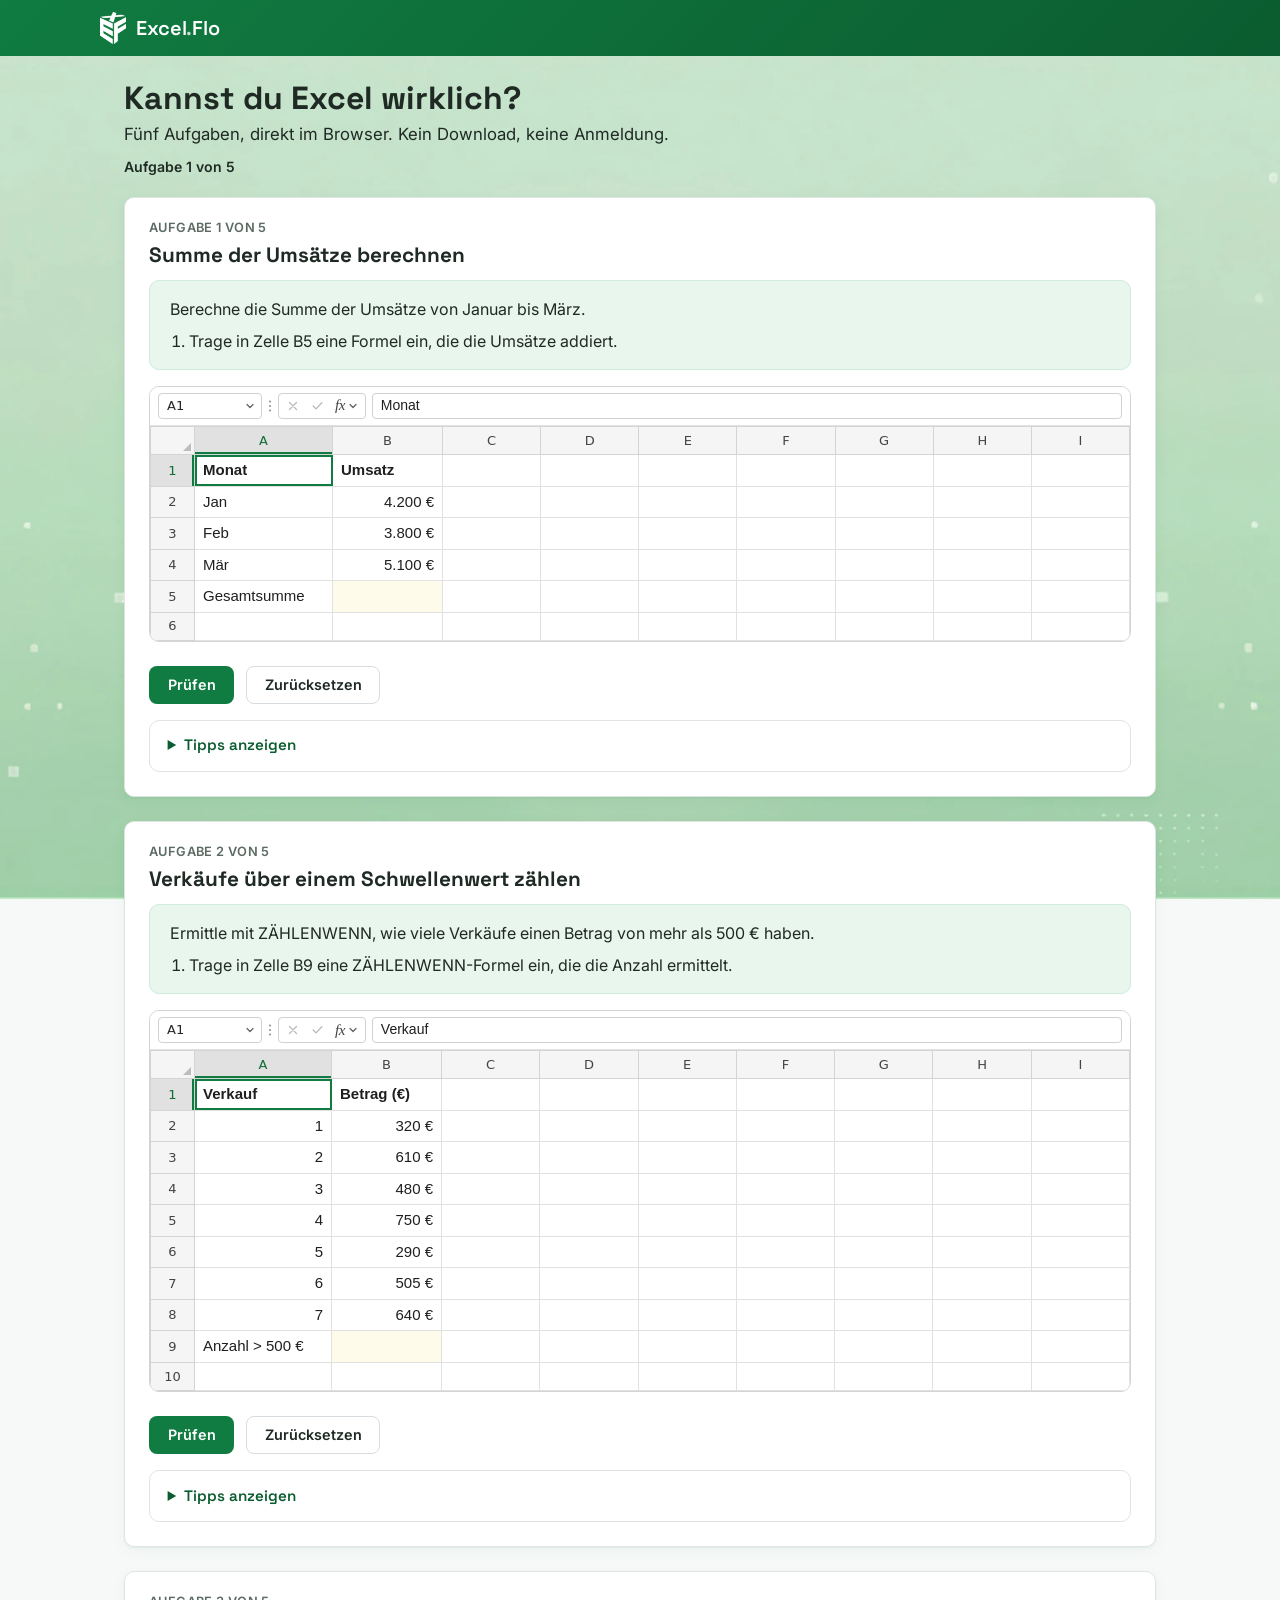
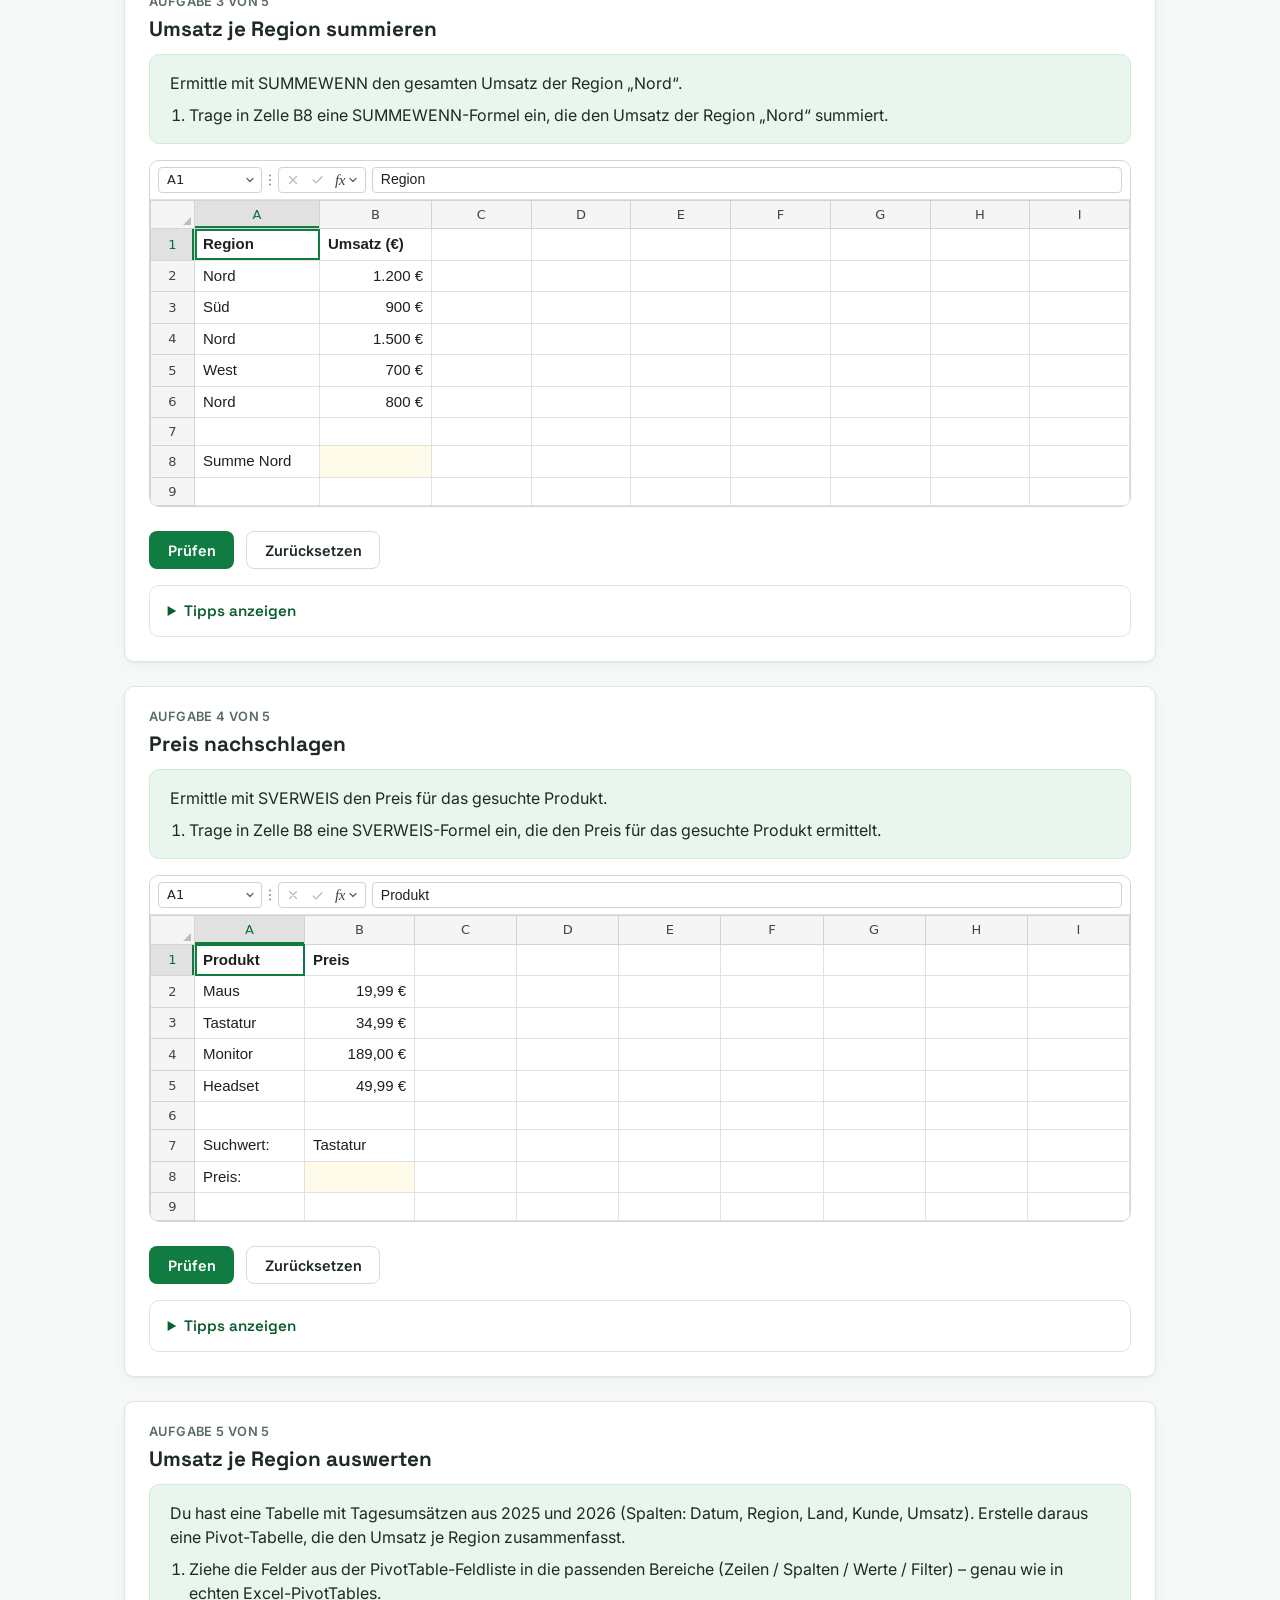
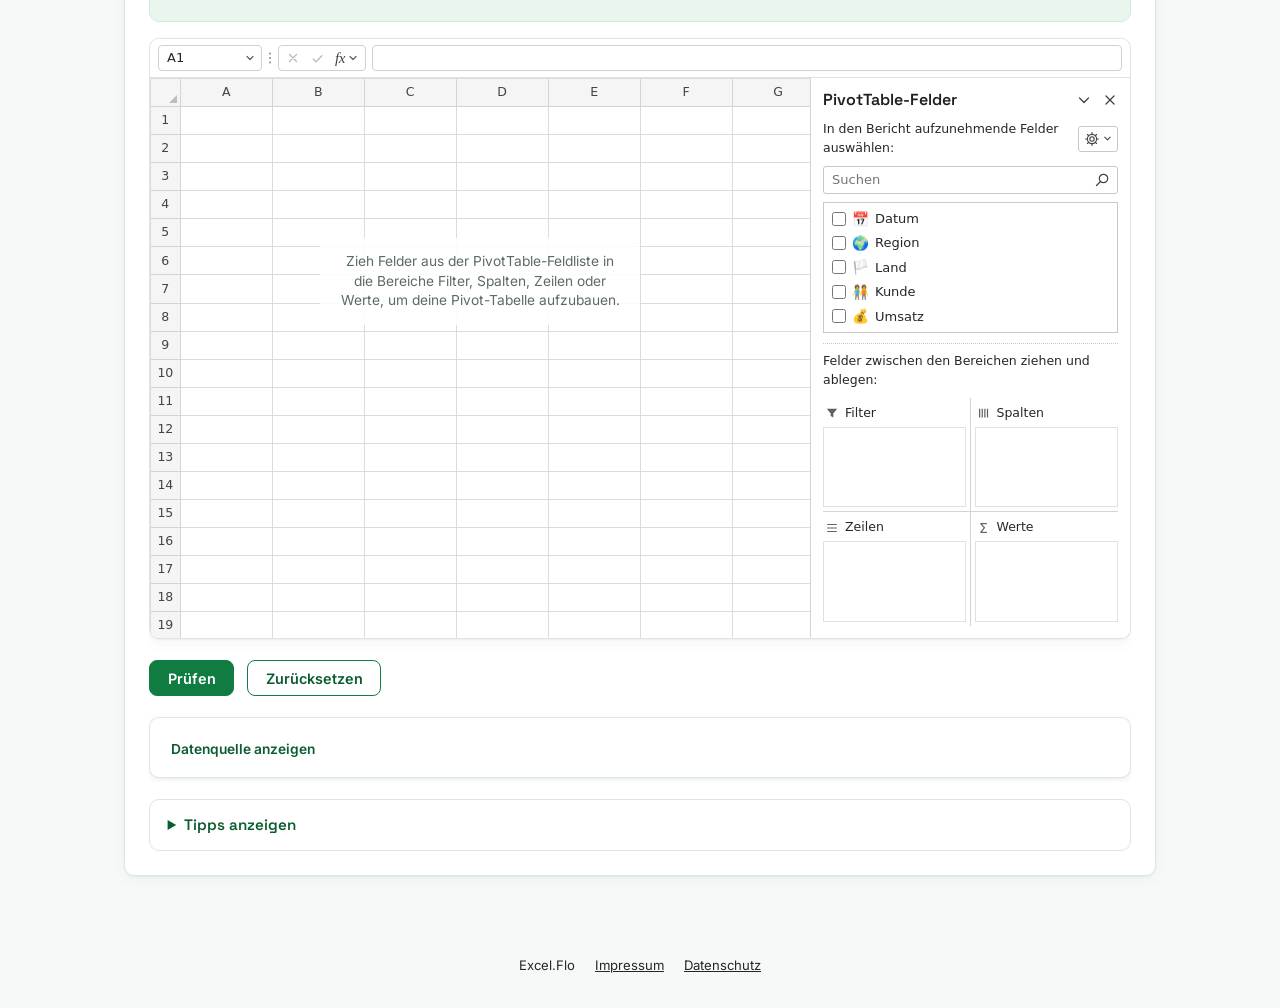
==== index.html @ a9535af2 "Texte: 6 Bonus-Übungen statt 7, Nutzen statt Menge betont Co-Authored-By: Claude Opus 5 <noreply@ant" ====
<!DOCTYPE html>
<html lang="de">
<head>
<meta charset="UTF-8">
<meta name="viewport" content="width=device-width, initial-scale=1.0">
<title>Kannst du Excel wirklich? – 5 kostenlose Excel-Übungen | Excel.Flo</title>
<meta name="description" content="Fünf interaktive Excel-Aufgaben direkt im Browser: SUMME, ZÄHLENWENN, SUMMEWENN, SVERWEIS und Pivot-Tabellen. Kein Download, keine Anmeldung.">
<!-- Adresse und Texte hier fest, weil Suchmaschinen und Link-Vorschauen (WhatsApp, LinkedIn,
     Facebook …) kein JavaScript ausführen. test/texte.test.js prüft den Abgleich mit
     daten/aufgaben.json (konfiguration.seitenUrl, texte.og…). -->
<link rel="canonical" href="https://florianbeil.github.io/Excel-Uebungen-kostenlos/">
<meta name="robots" content="index, follow">
<meta name="theme-color" content="#107C41">
<meta property="og:type" content="website">
<meta property="og:locale" content="de_DE">
<meta property="og:site_name" content="Excel.Flo">
<meta property="og:url" content="https://florianbeil.github.io/Excel-Uebungen-kostenlos/">
<meta property="og:title" content="Kannst du Excel wirklich? 5 Aufgaben zum Ausprobieren">
<meta property="og:description" content="Interaktive Excel-Übungen direkt im Browser – von SUMME bis Pivot-Tabelle. Kein Download, keine Anmeldung.">
<meta property="og:image" content="https://florianbeil.github.io/Excel-Uebungen-kostenlos/assets/og-bild.jpg">
<meta property="og:image:type" content="image/jpeg">
<meta property="og:image:width" content="1200">
<meta property="og:image:height" content="630">
<meta property="og:image:alt" content="Excel.Flo: Kannst du Excel wirklich? Fünf Excel-Aufgaben direkt im Browser, kein Download, keine Anmeldung.">
<meta name="twitter:card" content="summary_large_image">
<meta name="twitter:title" content="Kannst du Excel wirklich? 5 Aufgaben zum Ausprobieren">
<meta name="twitter:description" content="Interaktive Excel-Übungen direkt im Browser – von SUMME bis Pivot-Tabelle. Kein Download, keine Anmeldung.">
<meta name="twitter:image" content="https://florianbeil.github.io/Excel-Uebungen-kostenlos/assets/og-bild.jpg">
<meta name="twitter:image:alt" content="Excel.Flo: Kannst du Excel wirklich? Fünf Excel-Aufgaben direkt im Browser, kein Download, keine Anmeldung.">
<link rel="icon" type="image/svg+xml" href="assets/geteilt/img/logo.svg">
<link rel="preconnect" href="https://fonts.googleapis.com">
<link rel="preconnect" href="https://fonts.gstatic.com" crossorigin>
<link href="https://fonts.googleapis.com/css2?family=Space+Grotesk:wght@500;600;700&family=Inter:wght@400;500;600&family=JetBrains+Mono:wght@400;500&display=swap" rel="stylesheet">
<link rel="stylesheet" href="assets/geteilt/engine.css?v=2">
<link rel="stylesheet" href="assets/seite/seite.css?v=5">
</head>
<body class="frei-seite">

<a class="frei-skiplink" href="#aufgabe-1">Direkt zu Aufgabe 1</a>

<header class="site-header">
  <div class="site-header__inner">
    <div class="brand">
      <span class="brand__icon"><img src="assets/geteilt/img/logo-white.webp" alt="" width="36" height="36"></span>
      <span class="brand__wordmark">Excel<span class="dot">.</span>Flo</span>
    </div>
  </div>
</header>

<main id="inhalt">
  <!-- Überschrift und Einleitung stehen zusätzlich in daten/aufgaben.json (texte);
       test/texte.test.js prüft, dass beide übereinstimmen. Hier fest im HTML, damit
       sie sofort und auch ohne JavaScript (Suchmaschinen, Link-Vorschauen) da sind. -->
  <section class="frei-start" aria-labelledby="seiten-titel">
    <h1 id="seiten-titel">Kannst du Excel wirklich?</h1>
    <p class="frei-start__text">Fünf Aufgaben, direkt im Browser. Kein Download, keine Anmeldung.</p>
    <p class="frei-start__fortschritt" id="fortschritt" aria-live="polite"></p>
  </section>

  <!-- Nur auf Smartphones/Tablets sichtbar (CSS), kein Popup, keine Sperre -->
  <aside class="frei-mobil" aria-label="Hinweis für Smartphones">
    <p id="mobil-hinweis">Diese Übungen lassen sich am Computer deutlich angenehmer lösen.</p>
    <div id="mobil-formular"></div>
  </aside>

  <div class="frei-aufgaben" id="aufgaben">
    <p class="frei-laden">Aufgaben werden geladen …</p>
  </div>

  <noscript>
    <p class="frei-laden">Die Übungen brauchen JavaScript. Bitte aktiviere es in deinem Browser.</p>
  </noscript>
</main>

<footer class="site-footer frei-footer">
  <span>Excel.Flo</span>
  <a id="link-impressum" href="#" hidden>Impressum</a>
  <a id="link-datenschutz" href="#" hidden>Datenschutz</a>
</footer>

<script src="assets/geteilt/formula-engine.js?v=1" defer></script>
<script src="assets/geteilt/engine.js?v=3" defer></script>
<script src="assets/geteilt/tracking.js?v=1" defer></script>
<script src="assets/seite/logik.js?v=3" defer></script>
<script src="assets/seite/seite.js?v=8" defer></script>
</body>
</html>
---- assets/geteilt/engine.css ----
/* Excel.Flo – gemeinsames Design-System für Übersicht & Übungen */

:root {
  --excel-green: #107C41;
  --excel-green-dark: #0B5C30;
  --excel-green-tint: #E9F6EE;
  --grid-gray: #D7DCE1;
  --header-gray: #F2F4F6;
  --error-red: #D92D20;
  --success-green: #15803D;

  --text-primary: #1F2A24;
  --text-muted: #5B6B63;
  --border-color: #E1E5E2;
  --surface: #FFFFFF;
  --page-bg: #F7F9F8;

  --font-heading: "Space Grotesk", sans-serif;
  --font-body: "Inter", sans-serif;
  --font-mono: "JetBrains Mono", monospace;
  --font-excel: "Aptos Narrow", Aptos, Calibri, "Segoe UI", Arial, sans-serif;
  --font-excel-ui: "Segoe UI", "Segoe UI Variable", system-ui, -apple-system, Arial, sans-serif;

  --radius: 10px;
  --shadow-card: 0 1px 2px rgba(16, 124, 65, 0.06), 0 4px 14px rgba(16, 124, 65, 0.06);
}

* {
  box-sizing: border-box;
}

html, body {
  margin: 0;
  padding: 0;
}

body {
  font-family: var(--font-body);
  background-color: var(--page-bg);
  background-image: url("img/bg-green.webp");
  background-size: cover;
  background-position: center top;
  background-repeat: no-repeat;
  background-attachment: fixed;
  color: var(--text-primary);
  line-height: 1.5;
  -webkit-font-smoothing: antialiased;
}

a {
  color: inherit;
}

h1, h2, h3, h4 {
  font-family: var(--font-heading);
  margin: 0;
  color: var(--text-primary);
}

/* ---------- Kopfbereich ---------- */

.site-header {
  background: linear-gradient(135deg, var(--excel-green) 0%, var(--excel-green-dark) 100%);
  color: #fff;
  padding: 1.1rem 1.5rem;
}

.site-header__inner {
  max-width: 1080px;
  margin: 0 auto;
  display: flex;
  align-items: center;
  justify-content: space-between;
  gap: 1rem;
}

.brand {
  display: flex;
  align-items: center;
  gap: 0.65rem;
  text-decoration: none;
  color: #fff;
}

.brand__icon {
  width: 26px;
  height: 32px;
  display: block;
  flex-shrink: 0;
}

.brand__icon img,
.brand__icon svg {
  width: 100%;
  height: 100%;
  display: block;
  object-fit: contain;
}

.brand__wordmark {
  font-family: var(--font-heading);
  font-weight: 600;
  font-size: 1.25rem;
  letter-spacing: -0.01em;
}

.brand__wordmark .dot {
  opacity: 0.75;
}

.site-header__back {
  font-family: var(--font-body);
  font-size: 0.9rem;
  text-decoration: none;
  color: #fff;
  opacity: 0.9;
  display: inline-flex;
  align-items: center;
  gap: 0.35rem;
  padding: 0.4rem 0.75rem;
  border-radius: 999px;
  background: rgba(255, 255, 255, 0.14);
  transition: background 0.15s ease;
}

.site-header__back:hover {
  background: rgba(255, 255, 255, 0.24);
}

/* ---------- Layout ---------- */

main {
  max-width: 1080px;
  margin: 0 auto;
  padding: 2.25rem 1.5rem 4rem;
}

.page-intro {
  margin-bottom: 2rem;
}

.page-intro h1 {
  font-size: 1.75rem;
  margin-bottom: 0.5rem;
}

.page-intro p {
  color: var(--text-muted);
  max-width: 620px;
}

/* ---------- Übersichts-Karten ---------- */

.exercise-grid {
  display: grid;
  grid-template-columns: repeat(auto-fill, minmax(260px, 1fr));
  gap: 1.1rem;
}

.exercise-card {
  background: var(--surface);
  border: 1px solid var(--border-color);
  border-radius: var(--radius);
  padding: 1.25rem;
  display: flex;
  flex-direction: column;
  gap: 0.75rem;
  text-decoration: none;
  color: inherit;
  box-shadow: var(--shadow-card);
  transition: transform 0.12s ease, box-shadow 0.12s ease, border-color 0.12s ease;
}

.exercise-card:hover {
  transform: translateY(-2px);
  border-color: var(--excel-green);
  box-shadow: 0 6px 20px rgba(16, 124, 65, 0.14);
}

.exercise-card__badges {
  display: flex;
  gap: 0.4rem;
  flex-wrap: wrap;
}

.badge {
  display: inline-flex;
  align-items: center;
  font-family: var(--font-mono);
  font-size: 0.72rem;
  font-weight: 600;
  letter-spacing: 0.03em;
  padding: 0.22rem 0.55rem;
  border-radius: 999px;
  text-transform: uppercase;
}

.badge--category {
  background: var(--excel-green-tint);
  color: var(--excel-green-dark);
}

.exercise-card h3 {
  font-size: 1.05rem;
}

.exercise-card p {
  margin: 0;
  color: var(--text-muted);
  font-size: 0.9rem;
  flex-grow: 1;
}

.exercise-card__cta {
  font-family: var(--font-body);
  font-weight: 600;
  font-size: 0.88rem;
  color: var(--excel-green);
}

.exercise-grid__empty {
  color: var(--text-muted);
  font-style: italic;
}

.badge--done {
  background: #E9F6EE;
  color: var(--success-green);
}

.badge--level {
  background: var(--header-gray);
  color: var(--text-muted);
}

.exercise-card.is-done {
  border-color: #BFE8CE;
}

/* ---------- Level-Tabs & Stufen-Banner ---------- */

.level-bar {
  display: flex;
  align-items: center;
  justify-content: space-between;
  flex-wrap: wrap;
  gap: 0.6rem;
  margin-bottom: 1.25rem;
}

.level-tabs {
  display: flex;
  gap: 0.5rem;
  flex-wrap: wrap;
}

.level-tab {
  font-family: var(--font-body);
  font-weight: 600;
  font-size: 0.9rem;
  display: inline-flex;
  align-items: center;
  gap: 0.4rem;
  padding: 0.55rem 1rem;
  border-radius: 999px;
  border: 1.5px solid var(--border-color);
  background: var(--surface);
  color: var(--text-muted);
  cursor: pointer;
  transition: border-color 0.12s ease, color 0.12s ease, background 0.12s ease;
}

.level-tab:hover {
  border-color: var(--excel-green);
  color: var(--excel-green-dark);
}

.level-tab.is-active {
  background: var(--excel-green);
  border-color: var(--excel-green);
  color: #fff;
}

.level-tab__count {
  font-family: var(--font-mono);
  font-size: 0.75rem;
  opacity: 0.85;
}

.level-reset__btn {
  font-family: var(--font-body);
  font-weight: 600;
  font-size: 0.8rem;
  display: inline-flex;
  align-items: center;
  gap: 0.35rem;
  padding: 0.5rem 0.9rem;
  border-radius: 999px;
  border: 1.5px solid var(--border-color);
  background: var(--surface);
  color: var(--text-muted);
  cursor: pointer;
  transition: border-color 0.12s ease, color 0.12s ease, background 0.12s ease;
}

.level-reset__btn:hover {
  border-color: var(--error-red);
  color: var(--error-red);
  background: #FDF2F1;
}

.stage-banner {
  display: none;
  margin-bottom: 1.25rem;
}

.stage-banner.is-visible {
  display: block;
}

.stage-banner p {
  margin: 0;
  background: var(--excel-green-tint);
  border: 1px solid #CFEBDB;
  border-radius: var(--radius);
  padding: 0.85rem 1.1rem;
  color: var(--excel-green-dark);
  font-weight: 600;
}

/* ---------- Übungs-Seite ---------- */

.exercise-header {
  margin-bottom: 1.75rem;
}

.exercise-header__badges {
  display: flex;
  gap: 0.4rem;
  margin-bottom: 0.75rem;
}

.exercise-header h1 {
  font-size: 1.6rem;
  margin-bottom: 0.6rem;
}

.exercise-task {
  background: var(--excel-green-tint);
  border: 1px solid #CFEBDB;
  border-radius: var(--radius);
  padding: 1rem 1.25rem;
  margin-bottom: 1.75rem;
}

.exercise-task__intro {
  margin: 0 0 0.5rem;
  color: var(--text-primary);
}

.exercise-task__steps {
  margin: 0;
  padding-left: 1.2rem;
  color: var(--text-primary);
}

.exercise-task__steps li {
  margin-bottom: 0.3rem;
}

.exercise-task__steps li:last-child {
  margin-bottom: 0;
}

/* ---------- Tabellen-Grid ---------- */

.sheet-wrap {
  position: relative;
  border: 1px solid #D4D4D4;
  border-radius: 10px;
  background: var(--surface);
  margin-bottom: 1.5rem;
}

/* overflow clippt die Tabelle an den abgerundeten unteren Ecken */
.sheet-scroll {
  overflow-x: auto;
  border-radius: 0 0 9px 9px;
}

/* Funktions-QuickInfo wie in Excel: weiß, feiner grauer Rahmen, aktuelles Argument fett */
.formula-hint {
  display: none;
  position: absolute;
  z-index: 10;
  background: #FFFFFF;
  color: #262626;
  border: 1px solid #C8C8C8;
  font-family: var(--font-excel-ui);
  font-size: 12px;
  padding: 3px 7px;
  border-radius: 2px;
  white-space: nowrap;
  box-shadow: 0 2px 6px rgba(0, 0, 0, 0.14);
}

.formula-hint.is-visible {
  display: block;
}

.formula-hint .tok-func {
  color: #0F6CBD;
  font-weight: 400;
  text-decoration: underline;
}

.formula-hint .is-active {
  color: inherit;
  font-weight: 700;
  text-decoration: none;
}

/* Spaltenbreiten setzt engine.js: Datenspalten nach Inhalt, leere Spalten füllen die volle Breite */
table.sheet {
  border-collapse: collapse;
  table-layout: fixed;
  width: 100%;
  font-family: var(--font-excel);
  font-size: 15px; /* = CELL_FONT_SIZE in engine.js */
  color: #1F1F1F;
}

table.sheet th,
table.sheet td {
  border: 1px solid #E1E1E1;
  padding: 4px 8px;
  height: 28px;
  text-align: left;
  white-space: nowrap;
}

/* Spalten- und Zeilenköpfe wie in Excel 365: hellgrau, Segoe UI, aktive Kopfzelle mit grüner Kante */
table.sheet thead th,
table.sheet .row-head {
  background: #F5F5F5;
  border-color: #D4D4D4;
  color: #444;
  font-family: var(--font-excel-ui);
  font-size: 13px;
  font-weight: 400;
  text-align: center;
  transition: background 0.1s ease, color 0.1s ease;
}

table.sheet thead th {
  position: sticky;
  top: 0;
}

table.sheet .row-head {
  width: 34px;
  min-width: 34px;
  padding: 3px 4px;
}

table.sheet thead th.is-active {
  background: #E1E1E1;
  color: #0E6B37;
  box-shadow: inset 0 -2px 0 var(--excel-green);
}

table.sheet .row-head.is-active {
  background: #E1E1E1;
  color: #0E6B37;
  box-shadow: inset -2px 0 0 var(--excel-green);
}

/* Das kleine graue Dreieck in der linken oberen Ecke ("Alles auswählen") */
table.sheet thead th.row-head::after {
  content: "";
  position: absolute;
  right: 3px;
  bottom: 3px;
  border-style: solid;
  border-width: 0 0 8px 8px;
  border-color: transparent transparent #BDBDBD transparent;
}

td.cell--header {
  font-weight: 700;
}

table.sheet td.cell--num {
  text-align: right;
}

td.cell--empty {
  background: var(--surface);
}

td[data-ref] {
  cursor: cell;
  position: relative;
}

td.is-selected {
  outline: 2px solid var(--excel-green);
  outline-offset: -2px;
  z-index: 2;
}

td.is-range-selected {
  background: rgba(16, 124, 65, 0.12);
  outline: 1px solid rgba(16, 124, 65, 0.35);
  outline-offset: -1px;
  z-index: 1;
}

td.is-fill-preview {
  outline: 2px dashed var(--excel-green);
  outline-offset: -2px;
  z-index: 1;
}

td.cell--input {
  background: #FFFBEA;
}

.cell-editable {
  min-height: 1.2em;
  white-space: pre;
  outline: none;
  font-family: inherit;
  font-size: inherit;
  color: #1F1F1F;
}

/* Beim Tippen läuft eine lange Formel wie in Excel über die Nachbarzellen hinaus, statt die Spalte zu verbreitern */
.cell-editable[contenteditable="true"] {
  caret-color: var(--excel-green-dark);
  cursor: text;
  position: relative;
  z-index: 3;
  width: max-content;
  min-width: 100%;
  padding-right: 4px;
  background: #FFFBEA;
}

/* iOS zoomt beim Fokussieren in Eingaben unter 16px – beim Tippen per Touch daher 16px */
@media (pointer: coarse) {
  .cell-editable[contenteditable="true"] {
    font-size: 16px;
  }
}

.is-copied {
  position: relative;
}

.is-copied::after {
  content: "";
  position: absolute;
  inset: 1px;
  border: 2px dashed var(--excel-green-dark);
  pointer-events: none;
  z-index: 4;
}

.tok-func {
  color: var(--excel-green-dark);
  font-weight: 700;
}

.tok-number {
  color: #b06000;
}

.fill-handle {
  display: none;
  position: absolute;
  right: -4px;
  bottom: -4px;
  width: 7px;
  height: 7px;
  background: var(--excel-green);
  border: 1px solid #fff;
  cursor: crosshair;
  z-index: 3;
}

td.cell--input.is-selected .fill-handle {
  display: block;
}

td.cell--input.is-correct {
  background: #F1FBF5;
}

td.cell--input.is-correct .cell-editable {
  color: var(--success-green);
}

td.cell--input.is-wrong {
  background: #FEF2F2;
}

td.cell--input.is-wrong .cell-editable {
  color: var(--error-red);
}

/* ---------- Namenfeld & Bearbeitungsleiste (Excel 365) ---------- */

.sheet-toolbar {
  display: flex;
  align-items: center;
  gap: 6px;
  padding: 6px 8px;
  background: #FFFFFF;
  border-bottom: 1px solid #E1E1E1;
  border-radius: 9px 9px 0 0;
  font-family: var(--font-excel-ui);
  font-size: 13px;
  color: #262626;
}

.sheet-toolbar__namebox,
.sheet-toolbar__functions,
.sheet-toolbar__formula {
  display: flex;
  align-items: center;
  height: 26px;
  border: 1px solid #D1D1D1;
  border-radius: 4px;
  background: #FFFFFF;
}

.sheet-toolbar__namebox {
  flex: 0 0 auto;
  justify-content: space-between;
  gap: 6px;
  width: 104px;
  padding: 0 6px 0 8px;
}

.sheet-toolbar__nameref {
  overflow: hidden;
  text-overflow: ellipsis;
  white-space: nowrap;
}

.sheet-toolbar__namebox svg,
.sheet-toolbar__fx svg {
  flex: 0 0 auto;
  color: #616161;
}

.sheet-toolbar__grip {
  display: flex;
  align-items: center;
  color: #8A8A8A;
}

.sheet-toolbar__functions {
  flex: 0 0 auto;
  gap: 2px;
  padding: 0 3px;
}

/* ✕ und ✓ sind wie in Excel ausgegraut, solange keine Eingabe läuft */
.sheet-toolbar__icon {
  display: inline-flex;
  align-items: center;
  justify-content: center;
  width: 22px;
  height: 20px;
  padding: 0;
  border: none;
  border-radius: 3px;
  background: transparent;
  color: #B8B8B8;
  cursor: default;
}

.sheet-toolbar.is-editing .sheet-toolbar__icon {
  color: #424242;
  cursor: pointer;
}

.sheet-toolbar.is-editing .sheet-toolbar__icon:hover {
  background: #EBEBEB;
}

.sheet-toolbar__fx {
  display: inline-flex;
  align-items: center;
  gap: 3px;
  height: 20px;
  padding: 0 4px 0 5px;
  color: #424242;
}

.sheet-toolbar__fx i {
  font-family: "Cambria Math", Cambria, "Times New Roman", serif;
  font-size: 15px;
  letter-spacing: -0.5px;
}

.sheet-toolbar__formula {
  flex: 1 1 auto;
  min-width: 0;
  padding: 0 8px;
  overflow: hidden;
}

.sheet-toolbar__content {
  width: 100%;
  font-family: var(--font-excel);
  font-size: 14px;
  color: #1F1F1F;
  white-space: nowrap;
  overflow-x: auto;
  scrollbar-width: none;
}

.sheet-toolbar__content::-webkit-scrollbar {
  display: none;
}

@media (max-width: 520px) {
  .sheet-toolbar__namebox {
    width: 70px;
  }

  .sheet-toolbar__grip {
    display: none;
  }
}

/* ---------- Aktionsleiste & Feedback ---------- */

.exercise-actions {
  display: flex;
  align-items: center;
  gap: 0.75rem;
  flex-wrap: wrap;
  margin-bottom: 1rem;
}

.btn {
  font-family: var(--font-body);
  font-weight: 600;
  font-size: 0.9rem;
  border-radius: 8px;
  border: 1.5px solid transparent;
  padding: 0.6rem 1.1rem;
  cursor: pointer;
  transition: background 0.15s ease, border-color 0.15s ease, color 0.15s ease;
}

.btn--primary {
  background: var(--excel-green);
  color: #fff;
}

.btn--primary:hover {
  background: var(--excel-green-dark);
}

.btn--secondary {
  background: #fff;
  border-color: var(--grid-gray);
  color: var(--text-primary);
}

.btn--secondary:hover {
  border-color: var(--excel-green);
  color: var(--excel-green-dark);
}

.exercise-feedback {
  border-radius: var(--radius);
  padding: 0.8rem 1.1rem;
  font-size: 0.92rem;
  margin-bottom: 1.5rem;
  display: none;
}

.exercise-feedback.is-success {
  display: block;
  background: #F1FBF5;
  border: 1px solid #BFE8CE;
  color: var(--success-green);
}

.exercise-feedback.is-error {
  display: block;
  background: #FEF2F2;
  border: 1px solid #F6C6C6;
  color: var(--error-red);
}

.exercise-feedback p {
  margin: 0;
}

.exercise-feedback p + p {
  margin-top: 0.6rem;
}

.exercise-feedback.is-success .exercise-feedback__explanation {
  color: var(--text-primary);
}

.exercise-feedback__next a {
  margin-top: 0.2rem;
}

.exercise-hints {
  border: 1px solid var(--border-color);
  border-radius: var(--radius);
  background: var(--surface);
}

.exercise-hints summary {
  cursor: pointer;
  padding: 0.85rem 1.1rem;
  font-weight: 600;
  font-family: var(--font-heading);
  font-size: 0.95rem;
  color: var(--excel-green-dark);
}

.exercise-hints ol {
  margin: 0;
  padding: 0 1.1rem 1rem 2rem;
  color: var(--text-primary);
}

.exercise-hints li {
  margin-bottom: 0.4rem;
}

.exercise-solution {
  margin-top: 0.75rem;
  font-family: var(--font-mono);
  background: var(--header-gray);
  padding: 0.6rem 0.8rem;
  border-radius: 6px;
  display: none;
}

.exercise-solution.is-visible {
  display: block;
}

.exercise-hints__explanation {
  margin: 0.85rem 1.1rem 1rem;
  padding-top: 0.75rem;
  border-top: 1px solid var(--border-color);
  color: var(--text-muted);
  font-size: 0.88rem;
}

.site-footer {
  text-align: center;
  color: var(--text-muted);
  font-size: 0.82rem;
  padding: 2rem 1.5rem;
}

/* ---------- Erfolgs-Popup (beim richtigen Lösen einer Übung) ---------- */

.success-popup-overlay {
  position: absolute;
  display: flex;
  align-items: center;
  justify-content: center;
  background: rgba(15, 30, 22, 0.4);
  border-radius: var(--radius);
  z-index: 9999;
  cursor: pointer;
  animation: success-fade-in 0.2s ease-out;
}

.success-popup {
  position: relative;
  background: var(--surface);
  border-radius: 18px;
  padding: 2.1rem 2.5rem 2rem;
  text-align: center;
  max-width: 320px;
  box-shadow: 0 24px 60px rgba(11, 92, 48, 0.28);
  cursor: default;
  animation: success-pop-in 0.45s cubic-bezier(0.34, 1.56, 0.64, 1);
}

.success-popup__check-circle {
  stroke: var(--excel-green);
  stroke-width: 3;
  stroke-dasharray: 152;
  stroke-dashoffset: 152;
  animation: success-draw-circle 0.5s ease-out forwards;
}

.success-popup__check-mark {
  stroke: var(--excel-green);
  stroke-width: 4;
  stroke-linecap: round;
  stroke-linejoin: round;
  stroke-dasharray: 40;
  stroke-dashoffset: 40;
  animation: success-draw-check 0.35s 0.45s ease-out forwards;
}

.success-popup__title {
  font-family: var(--font-heading);
  font-size: 1.3rem;
  font-weight: 600;
  margin: 0.9rem 0 0.3rem;
  color: var(--text-primary);
}

.success-popup__subtitle {
  margin: 0;
  color: var(--text-muted);
  font-size: 0.9rem;
}

.success-popup__confetti {
  position: absolute;
  left: 50%;
  top: 38%;
  width: 8px;
  height: 8px;
  border-radius: 2px;
  opacity: 0;
  animation: success-confetti 0.9s ease-out forwards;
}

@keyframes success-fade-in {
  from { opacity: 0; }
  to { opacity: 1; }
}

@keyframes success-pop-in {
  0% { transform: scale(0.6); opacity: 0; }
  100% { transform: scale(1); opacity: 1; }
}

@keyframes success-draw-circle {
  to { stroke-dashoffset: 0; }
}

@keyframes success-draw-check {
  to { stroke-dashoffset: 0; }
}

@keyframes success-confetti {
  0% { transform: translate(0, 0) rotate(0deg); opacity: 1; }
  100% { transform: translate(var(--dx), var(--dy)) rotate(var(--rot)); opacity: 0; }
}

@media (prefers-reduced-motion: reduce) {
  .success-popup-overlay,
  .success-popup,
  .success-popup__check-circle,
  .success-popup__check-mark,
  .success-popup__confetti,
  .error-popup-overlay,
  .error-popup,
  .error-popup__icon-circle,
  .error-popup__icon-cross {
    animation-duration: 0.01ms !important;
    animation-iteration-count: 1 !important;
  }
}

/* ---------- Fehler-Popup (beim falschen Lösen einer Übung) — gleiche
   Mechanik/Animation wie das Erfolgs-Popup oben (dieselben Keyframes
   wiederverwendet), nur in Rot mit einem Kreuz statt Häkchen und ohne
   Konfetti; schließt sich per Klick statt automatisch, da der Text hier
   tatsächlich gelesen werden soll. ---------- */

.error-popup-overlay {
  position: absolute;
  display: flex;
  align-items: center;
  justify-content: center;
  background: rgba(40, 15, 15, 0.4);
  border-radius: var(--radius);
  z-index: 9999;
  cursor: pointer;
  animation: success-fade-in 0.2s ease-out;
}

.error-popup {
  position: relative;
  background: var(--surface);
  border-radius: 18px;
  padding: 2.1rem 2.5rem 2rem;
  text-align: center;
  max-width: 360px;
  box-shadow: 0 24px 60px rgba(146, 32, 32, 0.24);
  cursor: default;
  animation: success-pop-in 0.45s cubic-bezier(0.34, 1.56, 0.64, 1);
}

.error-popup__icon-circle {
  stroke: var(--error-red);
  stroke-width: 3;
  stroke-dasharray: 152;
  stroke-dashoffset: 152;
  animation: success-draw-circle 0.5s ease-out forwards;
}

.error-popup__icon-cross {
  stroke: var(--error-red);
  stroke-width: 4;
  stroke-linecap: round;
  stroke-linejoin: round;
  stroke-dasharray: 52;
  stroke-dashoffset: 52;
  animation: success-draw-check 0.35s 0.45s ease-out forwards;
}

.error-popup__title {
  font-family: var(--font-heading);
  font-size: 1.3rem;
  font-weight: 600;
  margin: 0.9rem 0 0.3rem;
  color: var(--text-primary);
}

.error-popup__subtitle {
  margin: 0;
  color: var(--text-muted);
  font-size: 0.9rem;
}
---- assets/seite/seite.css ----
/* Excel.Flo – kostenlose Übungen
 * Baut auf assets/geteilt/engine.css auf (Farben, Schriften, Tabellenblatt, Buttons).
 * Desktop zuerst; unter 640px schlankere Abstände.
 * Texte direkt auf dem grünen Hintergrundbild immer in --text-primary
 * (--text-muted erreicht dort nur ~3,1:1). */

.frei-seite main {
  max-width: 1080px;
  padding: 1.5rem 1.5rem 3rem;
}

.frei-seite .site-header {
  padding: 0.75rem 1.5rem;
}

/* ---------- Tastatur ---------- */

.frei-skiplink {
  position: absolute;
  left: -9999px;
  top: 0.75rem;
  z-index: 10000;
  background: var(--surface);
  color: var(--text-primary);
  padding: 0.5rem 0.9rem;
  border-radius: 8px;
  font-weight: 600;
}

.frei-skiplink:focus {
  left: 1rem;
}

.frei-seite a:focus-visible,
.frei-seite button:focus-visible,
.frei-seite summary:focus-visible,
.frei-seite iframe:focus-visible,
.frei-aufgabe:focus-visible,
.frei-loesung:focus-visible,
.frei-abschluss:focus-visible {
  outline: 3px solid var(--excel-green);
  outline-offset: 2px;
}

.frei-aufgabe:focus,
.frei-loesung:focus,
.frei-abschluss:focus {
  outline: none;
}

.frei-formular input:focus-visible {
  outline: 3px solid var(--excel-green);
  outline-offset: 1px;
}

/* Tabellenblatt: sichtbarer Fokus, wenn es per Tab erreicht wird */
.frei-seite .sheet-wrap:focus-visible {
  outline: 3px solid var(--excel-green);
  outline-offset: 2px;
}

/* --error-red (#D92D20) erreicht auf dem hellroten Feedback nur 4,42:1 – dunkleres Rot: 6,4:1 */
.frei-seite .exercise-feedback.is-error {
  color: #B42318;
}

/* Nur für Screenreader */
.frei-sr-only {
  position: absolute;
  width: 1px;
  height: 1px;
  overflow: hidden;
  clip: rect(0 0 0 0);
  white-space: nowrap;
}

/* ---------- Start ---------- */

.frei-start {
  margin-bottom: 1.25rem;
}

.frei-start h1 {
  font-size: 2rem;
  line-height: 1.15;
  margin-bottom: 0.35rem;
}

.frei-start__text {
  margin: 0;
  font-size: 1.05rem;
  color: var(--text-primary);
}

.frei-start__fortschritt {
  margin: 0.5rem 0 0;
  font-size: 0.88rem;
  font-weight: 600;
  color: var(--text-primary);
}

.frei-start__fortschritt:empty {
  display: none;
}

.frei-laden {
  color: var(--text-primary);
}

/* ---------- Hinweis für Smartphones ---------- */

.frei-mobil {
  display: none;
  background: var(--surface);
  border: 1px solid var(--border-color);
  border-radius: var(--radius);
  padding: 0.8rem 1rem;
  margin-bottom: 1.25rem;
  font-size: 0.95rem;
}

@media (max-width: 760px), (hover: none) and (pointer: coarse) {
  .frei-mobil {
    display: block;
  }
}

.frei-mobil p {
  margin: 0;
}

.frei-mobil__formular summary {
  list-style: none;
  display: flex;
  align-items: center;
  min-height: 44px;
  font-weight: 600;
  color: var(--excel-green-dark);
  cursor: pointer;
}

.frei-mobil__formular summary::-webkit-details-marker {
  display: none;
}

.frei-mobil__formular summary::before {
  content: "▸";
  margin-right: 0.45rem;
}

.frei-mobil__formular[open] summary::before {
  content: "▾";
}

.frei-mobil__formular[open] summary {
  margin-bottom: 0.4rem;
}

.frei-mobil__formular > p {
  margin-bottom: 0.8rem;
}

/* ---------- Aufgaben ---------- */

.frei-aufgaben {
  display: flex;
  flex-direction: column;
  gap: 1.5rem;
}

.frei-aufgabe {
  background: var(--surface);
  border: 1px solid var(--border-color);
  border-radius: var(--radius);
  box-shadow: var(--shadow-card);
  padding: 1.25rem 1.5rem 1.5rem;
  scroll-margin-top: 1rem;
}

.frei-aufgabe__kopf {
  display: flex;
  flex-wrap: wrap;
  align-items: center;
  gap: 0.3rem 0.75rem;
  margin-bottom: 0.75rem;
}

.frei-aufgabe__nr {
  margin: 0;
  font-size: 0.8rem;
  font-weight: 600;
  letter-spacing: 0.03em;
  text-transform: uppercase;
  color: var(--text-muted);
}

.frei-aufgabe__kopf h2 {
  flex-basis: 100%;
  font-size: 1.3rem;
  line-height: 1.25;
}

.frei-status {
  font-size: 0.78rem;
  font-weight: 600;
  padding: 0.1rem 0.6rem;
  border-radius: 999px;
  background: var(--excel-green-tint);
  color: var(--excel-green-dark);
}

.frei-status.is-loesung {
  background: var(--header-gray);
  color: var(--text-muted);
}

.frei-aufgabe .exercise-task {
  margin-bottom: 1rem;
}

.frei-aufgabe .exercise-actions {
  margin: 1rem 0 0;
}

.frei-aufgabe .exercise-feedback {
  margin: 1rem 0 0;
}

.frei-weiter {
  font-weight: 600;
  color: var(--excel-green-dark);
}

.frei-loesung {
  margin-top: 1rem;
  border: 1px solid var(--border-color);
  border-radius: var(--radius);
  background: #FAFBFA;
  padding: 0.85rem 1.1rem;
}

.frei-loesung__titel {
  margin: 0 0 0.35rem;
  font-family: var(--font-heading);
  font-weight: 600;
}

.frei-loesung__formel {
  margin: 0;
  font-family: var(--font-mono);
  font-variant-ligatures: none;
  background: var(--header-gray);
  padding: 0.5rem 0.7rem;
  border-radius: 6px;
  overflow-wrap: anywhere;
}

.frei-loesung__text {
  margin: 0;
  font-weight: 500;
}

.frei-loesung__erklaerung {
  margin: 0.6rem 0 0;
  color: var(--text-muted);
  font-size: 0.9rem;
}

.frei-tipps {
  margin-top: 1rem;
}

/* Pivot-Nachbau: Höhe setzt seite.js passend zum Inhalt, das hier ist nur der Startwert */
.frei-pivot {
  display: block;
  width: 100%;
  height: 820px;
  border: 0;
}

.frei-pivot__aktionen:has(button[hidden]) {
  display: none;
}

/* ---------- Hinweis auf das Übungsportal Light (nach Aufgabe 4) ---------- */

.frei-hinweis {
  background: linear-gradient(135deg, var(--excel-green) 0%, var(--excel-green-dark) 100%);
  color: #fff;
  border-radius: var(--radius);
  padding: 1.5rem 2rem;
  box-shadow: var(--shadow-card);
}

.frei-hinweis h2 {
  color: #fff;
  font-size: 1.4rem;
  margin-bottom: 0.5rem;
}

.frei-hinweis p {
  margin: 0;
  max-width: 680px;
}

.frei-cta {
  display: inline-block;
  text-decoration: none;
  font-size: 1rem;
  padding: 0.8rem 1.5rem;
  background: var(--excel-green);
  color: #fff;
}

.frei-cta:hover {
  background: var(--excel-green-dark);
}

/* ---------- Anmeldeformular (Klick-Tipp) ---------- */

.frei-formular__felder {
  display: flex;
  flex-wrap: wrap;
  align-items: flex-end;
  gap: 0.75rem;
}

.frei-formular__feld {
  display: flex;
  flex-direction: column;
  gap: 0.3rem;
  flex: 1 1 200px;
}

.frei-formular label {
  font-size: 0.88rem;
  font-weight: 600;
  color: var(--text-primary);
}

.frei-formular input {
  font: inherit;
  font-size: 1rem;
  padding: 0.7rem 0.8rem;
  min-height: 46px;
  border: 1.5px solid var(--grid-gray);
  border-radius: 8px;
  background: #fff;
  color: var(--text-primary);
}

.frei-formular input:focus {
  border-color: var(--excel-green);
}

.frei-formular__button {
  flex: 0 0 auto;
  min-height: 46px;
}

.frei-formular__rechtstext {
  margin: 0.8rem 0 0 !important;
  font-size: 0.82rem;
  color: var(--text-muted);
  max-width: 720px;
}

.frei-formular__rechtstext a {
  color: var(--excel-green-dark);
}

.frei-formular__meldung {
  margin: 0.6rem 0 0 !important;
  font-size: 0.9rem;
  font-weight: 600;
  color: #B42318;
}

/* ---------- Abschluss ---------- */

.frei-abschluss {
  background: var(--surface);
  border: 2px solid var(--excel-green);
  border-radius: var(--radius);
  box-shadow: var(--shadow-card);
  padding: 1.5rem 2rem;
  scroll-margin-top: 1rem;
}

.frei-abschluss h2 {
  font-size: 1.4rem;
  margin-bottom: 0.5rem;
}

.frei-abschluss p {
  margin: 0 0 0.4rem;
}

.frei-abschluss__freischalten {
  margin-top: 1.25rem;
  padding-top: 1.25rem;
  border-top: 1px solid var(--border-color);
}

.frei-abschluss__freischalten h3 {
  font-size: 1.25rem;
  margin: 0 0 0.35rem;
  color: var(--excel-green-dark);
}

.frei-abschluss__formulartext {
  margin-bottom: 1rem !important;
}

/* ---------- Fußzeile ---------- */

.frei-footer {
  color: var(--text-primary);
  display: flex;
  justify-content: center;
  flex-wrap: wrap;
  gap: 0.25rem 1.25rem;
}

.frei-footer a {
  color: var(--text-primary);
}

/* ---------- Touch: ausreichend große Tippflächen (mind. 44px) ---------- */

@media (pointer: coarse) {
  .frei-seite .btn {
    min-height: 44px;
  }

  .frei-tipps summary {
    padding-block: 0.8rem;
  }

  .frei-weiter,
  .frei-footer a {
    display: inline-block;
    padding-block: 0.6rem;
  }
}

/* ---------- Schmale Bildschirme ---------- */

@media (max-width: 640px) {
  .frei-seite main {
    padding: 1rem 1rem 2.5rem;
  }

  .frei-start h1 {
    font-size: 1.6rem;
  }

  .frei-aufgabe {
    padding: 1rem;
  }

  .frei-hinweis,
  .frei-abschluss {
    padding: 1.25rem;
  }

  .frei-cta {
    display: block;
    text-align: center;
  }

  .frei-formular__button {
    flex-basis: 100%;
  }
}

/* ---------- Bestätigungsseite nach dem Formular (danke.html) ---------- */

.frei-danke {
  max-width: 720px;
  margin: 2rem auto;
}

.frei-danke h1 {
  font-size: 1.8rem;
  margin: 0 0 0.6rem;
}

.frei-danke__schritte {
  margin: 1rem 0;
  padding-left: 1.3rem;
  line-height: 1.7;
}

.frei-danke__tipp {
  font-size: 0.9rem;
  color: var(--text-muted);
}

/* ---------- Anmeldeformular im grünen Hinweis (nach Aufgabe 4) ---------- */

.frei-hinweis .frei-formular {
  margin-top: 1.1rem;
}

.frei-hinweis .frei-formular label {
  color: #fff;
}

.frei-hinweis .frei-formular__button {
  background: #fff;
  color: var(--excel-green-dark);
}

.frei-hinweis .frei-formular__button:hover {
  background: var(--excel-green-tint);
}

.frei-hinweis .frei-formular__rechtstext {
  color: rgba(255, 255, 255, 0.88);
}

.frei-hinweis .frei-formular__rechtstext a {
  color: #fff;
}

.frei-hinweis .frei-formular__meldung {
  color: #FFE0DC;
}

.frei-hinweis .frei-formular input:focus-visible {
  outline-color: #fff;
}
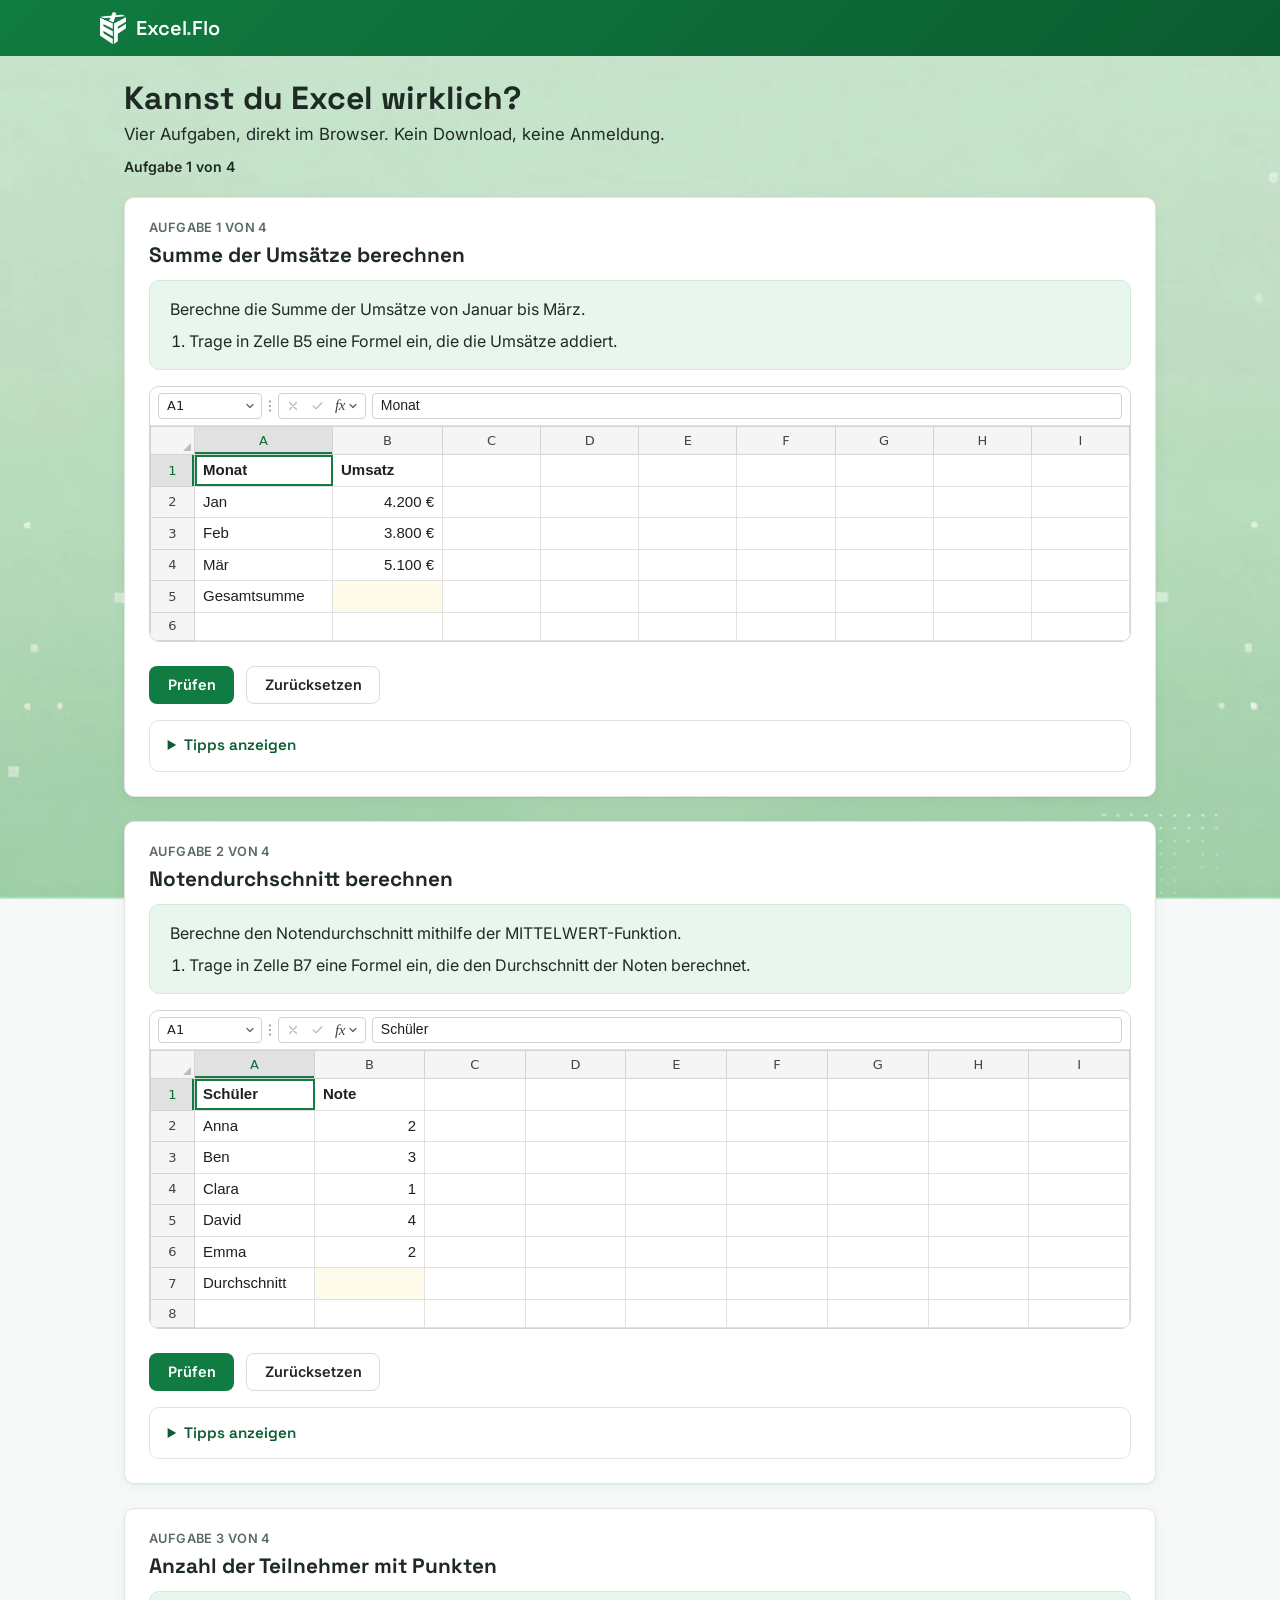
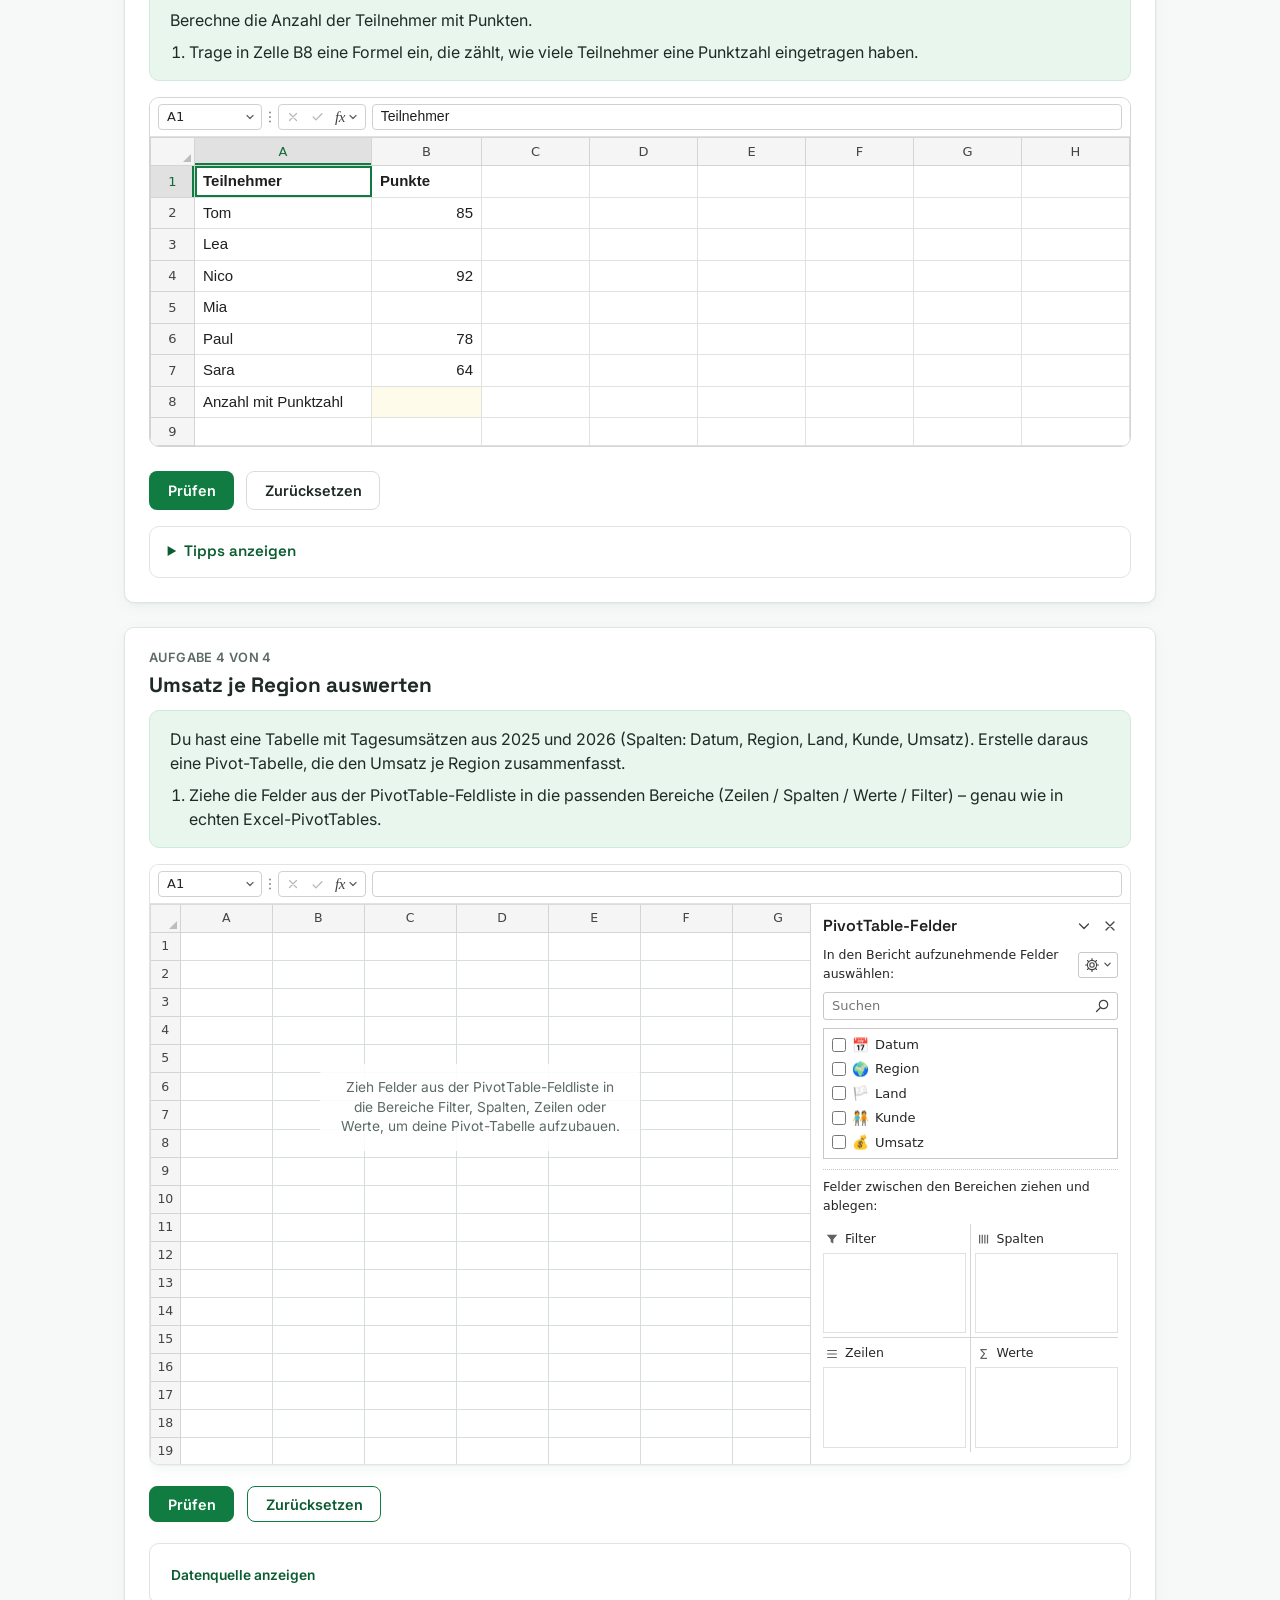
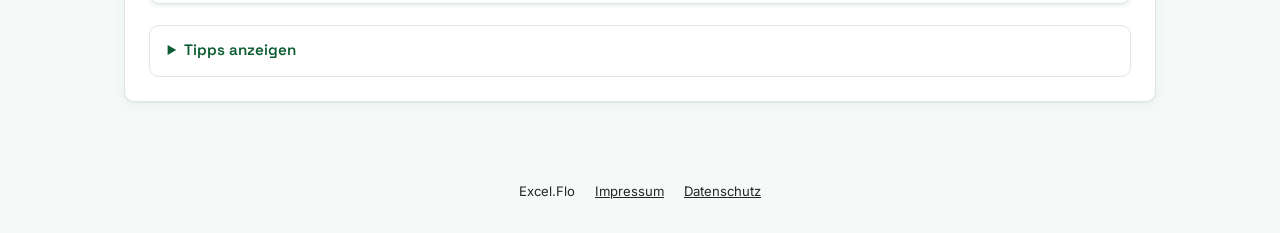
==== commit 0e3a1aae: "Vier statt fünf Aufgaben: SUMME, MITTELWERT, ANZAHL, Pivot ZÄHLENWENN, SUMMEWENN und SVERWEIS entfal" ====
--- a/index.html
+++ b/index.html
@@ -3,8 +3,8 @@
 <head>
 <meta charset="UTF-8">
 <meta name="viewport" content="width=device-width, initial-scale=1.0">
-<title>Kannst du Excel wirklich? – 5 kostenlose Excel-Übungen | Excel.Flo</title>
-<meta name="description" content="Fünf interaktive Excel-Aufgaben direkt im Browser: SUMME, ZÄHLENWENN, SUMMEWENN, SVERWEIS und Pivot-Tabellen. Kein Download, keine Anmeldung.">
+<title>Kannst du Excel wirklich? – 4 kostenlose Excel-Übungen | Excel.Flo</title>
+<meta name="description" content="Vier interaktive Excel-Aufgaben direkt im Browser: SUMME, MITTELWERT, ANZAHL und Pivot-Tabellen. Kein Download, keine Anmeldung.">
 <!-- Adresse und Texte hier fest, weil Suchmaschinen und Link-Vorschauen (WhatsApp, LinkedIn,
      Facebook …) kein JavaScript ausführen. test/texte.test.js prüft den Abgleich mit
      daten/aufgaben.json (konfiguration.seitenUrl, texte.og…). -->
@@ -15,18 +15,18 @@
 <meta property="og:locale" content="de_DE">
 <meta property="og:site_name" content="Excel.Flo">
 <meta property="og:url" content="https://florianbeil.github.io/Excel-Uebungen-kostenlos/">
-<meta property="og:title" content="Kannst du Excel wirklich? 5 Aufgaben zum Ausprobieren">
+<meta property="og:title" content="Kannst du Excel wirklich? 4 Aufgaben zum Ausprobieren">
 <meta property="og:description" content="Interaktive Excel-Übungen direkt im Browser – von SUMME bis Pivot-Tabelle. Kein Download, keine Anmeldung.">
 <meta property="og:image" content="https://florianbeil.github.io/Excel-Uebungen-kostenlos/assets/og-bild.jpg">
 <meta property="og:image:type" content="image/jpeg">
 <meta property="og:image:width" content="1200">
 <meta property="og:image:height" content="630">
-<meta property="og:image:alt" content="Excel.Flo: Kannst du Excel wirklich? Fünf Excel-Aufgaben direkt im Browser, kein Download, keine Anmeldung.">
+<meta property="og:image:alt" content="Excel.Flo: Kannst du Excel wirklich? Vier Excel-Aufgaben direkt im Browser, kein Download, keine Anmeldung.">
 <meta name="twitter:card" content="summary_large_image">
-<meta name="twitter:title" content="Kannst du Excel wirklich? 5 Aufgaben zum Ausprobieren">
+<meta name="twitter:title" content="Kannst du Excel wirklich? 4 Aufgaben zum Ausprobieren">
 <meta name="twitter:description" content="Interaktive Excel-Übungen direkt im Browser – von SUMME bis Pivot-Tabelle. Kein Download, keine Anmeldung.">
 <meta name="twitter:image" content="https://florianbeil.github.io/Excel-Uebungen-kostenlos/assets/og-bild.jpg">
-<meta name="twitter:image:alt" content="Excel.Flo: Kannst du Excel wirklich? Fünf Excel-Aufgaben direkt im Browser, kein Download, keine Anmeldung.">
+<meta name="twitter:image:alt" content="Excel.Flo: Kannst du Excel wirklich? Vier Excel-Aufgaben direkt im Browser, kein Download, keine Anmeldung.">
 <link rel="icon" type="image/svg+xml" href="assets/geteilt/img/logo.svg">
 <link rel="preconnect" href="https://fonts.googleapis.com">
 <link rel="preconnect" href="https://fonts.gstatic.com" crossorigin>
@@ -53,7 +53,7 @@
        sie sofort und auch ohne JavaScript (Suchmaschinen, Link-Vorschauen) da sind. -->
   <section class="frei-start" aria-labelledby="seiten-titel">
     <h1 id="seiten-titel">Kannst du Excel wirklich?</h1>
-    <p class="frei-start__text">Fünf Aufgaben, direkt im Browser. Kein Download, keine Anmeldung.</p>
+    <p class="frei-start__text">Vier Aufgaben, direkt im Browser. Kein Download, keine Anmeldung.</p>
     <p class="frei-start__fortschritt" id="fortschritt" aria-live="polite"></p>
   </section>
 
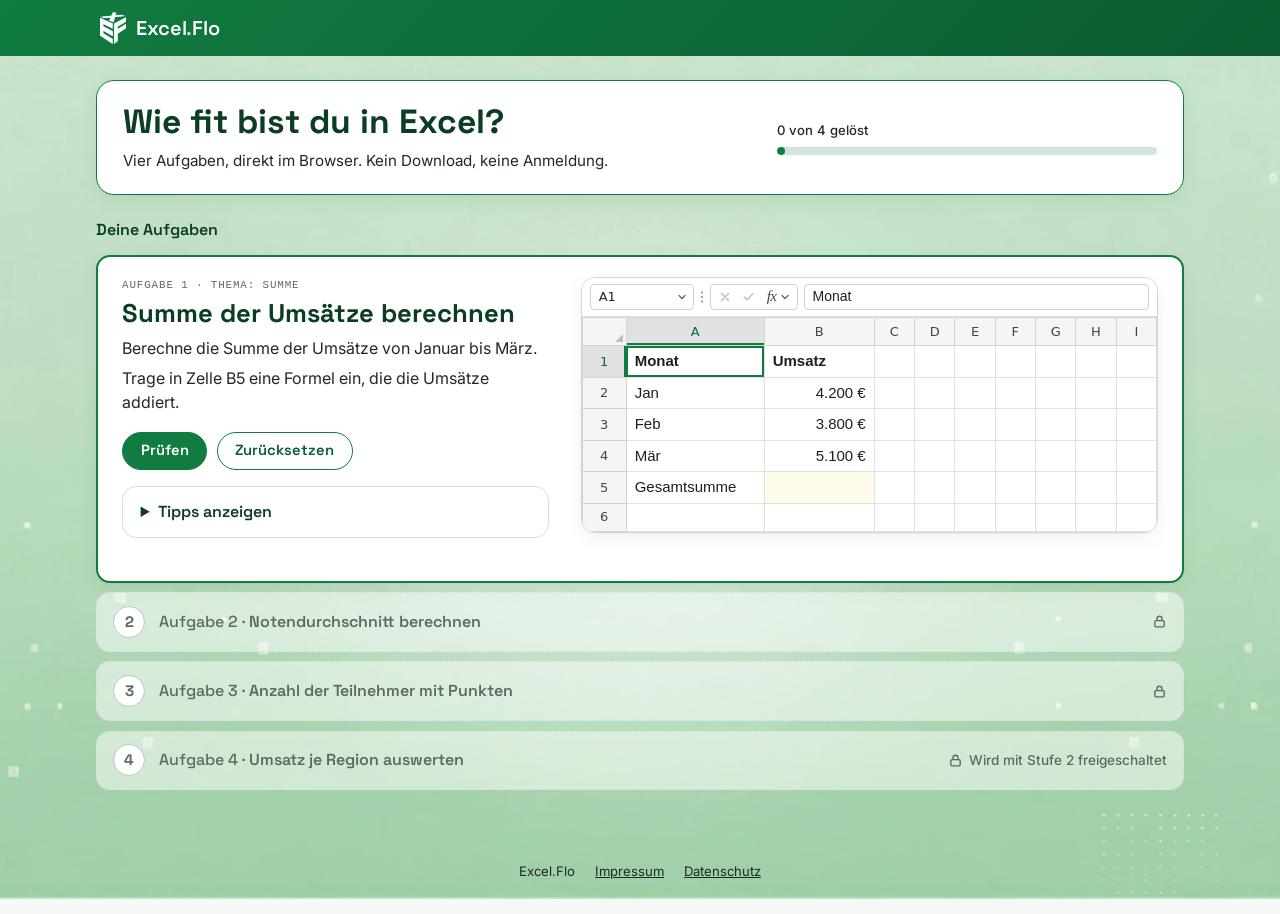
==== commit b66c466a: "Direkter Einstieg, Aufgaben der Reihe nach, Aufgabe 4 nach Anmeldung, neues Layout - Startseite stat" ====
--- a/index.html
+++ b/index.html
@@ -3,7 +3,7 @@
 <head>
 <meta charset="UTF-8">
 <meta name="viewport" content="width=device-width, initial-scale=1.0">
-<title>Kannst du Excel wirklich? – 4 kostenlose Excel-Übungen | Excel.Flo</title>
+<title>Wie fit bist du in Excel? – 4 kostenlose Excel-Übungen | Excel.Flo</title>
 <meta name="description" content="Vier interaktive Excel-Aufgaben direkt im Browser: SUMME, MITTELWERT, ANZAHL und Pivot-Tabellen. Kein Download, keine Anmeldung.">
 <!-- Adresse und Texte hier fest, weil Suchmaschinen und Link-Vorschauen (WhatsApp, LinkedIn,
      Facebook …) kein JavaScript ausführen. test/texte.test.js prüft den Abgleich mit
@@ -15,46 +15,52 @@
 <meta property="og:locale" content="de_DE">
 <meta property="og:site_name" content="Excel.Flo">
 <meta property="og:url" content="https://florianbeil.github.io/Excel-Uebungen-kostenlos/">
-<meta property="og:title" content="Kannst du Excel wirklich? 4 Aufgaben zum Ausprobieren">
+<meta property="og:title" content="Wie fit bist du in Excel? 4 Aufgaben zum Ausprobieren">
 <meta property="og:description" content="Interaktive Excel-Übungen direkt im Browser – von SUMME bis Pivot-Tabelle. Kein Download, keine Anmeldung.">
 <meta property="og:image" content="https://florianbeil.github.io/Excel-Uebungen-kostenlos/assets/og-bild.jpg">
 <meta property="og:image:type" content="image/jpeg">
 <meta property="og:image:width" content="1200">
 <meta property="og:image:height" content="630">
-<meta property="og:image:alt" content="Excel.Flo: Kannst du Excel wirklich? Vier Excel-Aufgaben direkt im Browser, kein Download, keine Anmeldung.">
+<meta property="og:image:alt" content="Excel.Flo: Wie fit bist du in Excel? Vier Excel-Aufgaben direkt im Browser, kein Download, keine Anmeldung.">
 <meta name="twitter:card" content="summary_large_image">
-<meta name="twitter:title" content="Kannst du Excel wirklich? 4 Aufgaben zum Ausprobieren">
+<meta name="twitter:title" content="Wie fit bist du in Excel? 4 Aufgaben zum Ausprobieren">
 <meta name="twitter:description" content="Interaktive Excel-Übungen direkt im Browser – von SUMME bis Pivot-Tabelle. Kein Download, keine Anmeldung.">
 <meta name="twitter:image" content="https://florianbeil.github.io/Excel-Uebungen-kostenlos/assets/og-bild.jpg">
-<meta name="twitter:image:alt" content="Excel.Flo: Kannst du Excel wirklich? Vier Excel-Aufgaben direkt im Browser, kein Download, keine Anmeldung.">
+<meta name="twitter:image:alt" content="Excel.Flo: Wie fit bist du in Excel? Vier Excel-Aufgaben direkt im Browser, kein Download, keine Anmeldung.">
 <link rel="icon" type="image/svg+xml" href="assets/geteilt/img/logo.svg">
 <link rel="preconnect" href="https://fonts.googleapis.com">
 <link rel="preconnect" href="https://fonts.gstatic.com" crossorigin>
 <link href="https://fonts.googleapis.com/css2?family=Space+Grotesk:wght@500;600;700&family=Inter:wght@400;500;600&family=JetBrains+Mono:wght@400;500&display=swap" rel="stylesheet">
 <link rel="stylesheet" href="assets/geteilt/engine.css?v=2">
-<link rel="stylesheet" href="assets/seite/seite.css?v=5">
+<link rel="stylesheet" href="assets/seite/portal.css?v=2">
+<link rel="stylesheet" href="assets/seite/seite.css?v=18">
 </head>
-<body class="frei-seite">
+<body class="bonus frei-seite">
 
-<a class="frei-skiplink" href="#aufgabe-1">Direkt zu Aufgabe 1</a>
+<a class="frei-skiplink" href="#uebersicht">Direkt zu den Aufgaben</a>
 
 <header class="site-header">
   <div class="site-header__inner">
-    <div class="brand">
+    <a class="brand" href="index.html">
       <span class="brand__icon"><img src="assets/geteilt/img/logo-white.webp" alt="" width="36" height="36"></span>
       <span class="brand__wordmark">Excel<span class="dot">.</span>Flo</span>
-    </div>
+    </a>
   </div>
 </header>
 
-<main id="inhalt">
+<!-- Direkter Einstieg: Kopfkarte mit Fortschritt, darunter die Aufgaben – die aktuelle ist
+     aufgeklappt, die übrigen werden der Reihe nach freigeschaltet (assets/seite/uebersicht.js). -->
+<main class="bonus-main" id="inhalt">
   <!-- Überschrift und Einleitung stehen zusätzlich in daten/aufgaben.json (texte);
        test/texte.test.js prüft, dass beide übereinstimmen. Hier fest im HTML, damit
        sie sofort und auch ohne JavaScript (Suchmaschinen, Link-Vorschauen) da sind. -->
-  <section class="frei-start" aria-labelledby="seiten-titel">
-    <h1 id="seiten-titel">Kannst du Excel wirklich?</h1>
-    <p class="frei-start__text">Vier Aufgaben, direkt im Browser. Kein Download, keine Anmeldung.</p>
-    <p class="frei-start__fortschritt" id="fortschritt" aria-live="polite"></p>
+  <section class="bonus-kopfkarte frei-kopf" id="kopf" aria-labelledby="seiten-titel">
+    <div class="bonus-kopfkarte__text">
+      <h1 id="seiten-titel">Wie fit bist du in Excel?</h1>
+      <p class="frei-start__text">Vier Aufgaben, direkt im Browser. Kein Download, keine Anmeldung.</p>
+      <div id="kopf-fortschritt" aria-live="polite"></div>
+    </div>
+    <div id="kopf-aktion"></div>
   </section>
 
   <!-- Nur auf Smartphones/Tablets sichtbar (CSS), kein Popup, keine Sperre -->
@@ -63,7 +69,7 @@
     <div id="mobil-formular"></div>
   </aside>
 
-  <div class="frei-aufgaben" id="aufgaben">
+  <div id="uebersicht" tabindex="-1">
     <p class="frei-laden">Aufgaben werden geladen …</p>
   </div>
 
@@ -79,9 +85,11 @@
 </footer>
 
 <script src="assets/geteilt/formula-engine.js?v=1" defer></script>
-<script src="assets/geteilt/engine.js?v=3" defer></script>
+<script src="assets/geteilt/engine.js?v=4" defer></script>
 <script src="assets/geteilt/tracking.js?v=1" defer></script>
-<script src="assets/seite/logik.js?v=3" defer></script>
-<script src="assets/seite/seite.js?v=8" defer></script>
+<script src="assets/seite/logik.js?v=5" defer></script>
+<script src="assets/seite/gemeinsam.js?v=2" defer></script>
+<script src="assets/seite/aufgabe.js?v=3" defer></script>
+<script src="assets/seite/uebersicht.js?v=3" defer></script>
 </body>
 </html>
--- a/assets/seite/portal.css
+++ b/assets/seite/portal.css
@@ -0,0 +1,1090 @@
+/* KOPIE von Excel-Uebungsportal-Light/assets/seite/seite.css (Bonus-Übungen, Stand 2026-10-09) – damit
+ * Übersicht und Übungsseiten genauso aussehen wie in den Bonus-Übungen. Änderungen am Design
+ * dort machen und hierher kopieren (oder bewusst hier abweichen).
+ *
+ * Excel.Flo Bonus-Übungen – Seitenlayout (ergänzt assets/geteilt/engine.css)
+ *
+ * Übersicht, Übungsseite und Abschluss im Stil der Entwürfe vom 2026-10-08:
+ * helle Karten auf Grün, Mono-Labels, runde grüne Knöpfe. Die Tabelle selbst
+ * (Zellen, Bearbeitungsleiste, Popups) kommt unverändert aus engine.css.
+ */
+
+.bonus {
+  --bonus-dunkel: #0B3D22;
+  --bonus-rand: #CFE3D6;
+  --bonus-hell: #EEF6F0;
+  --bonus-gesperrt: #E3EEE6;
+  --bonus-radius: 14px;
+  --bonus-schatten: 0 1px 2px rgba(11, 61, 34, 0.05), 0 6px 20px rgba(11, 61, 34, 0.06);
+}
+
+
+/* ---------- Kopf ---------- */
+
+.bonus-kopf {
+  max-width: 760px;
+  margin: 0 auto;
+  padding: 1.6rem 1rem 0;
+  display: flex;
+  align-items: center;
+  justify-content: space-between;
+  gap: 1rem;
+}
+
+.bonus-kopf__marke {
+  font-family: var(--font-heading);
+  font-weight: 600;
+  color: var(--bonus-dunkel);
+  text-decoration: none;
+}
+
+/* Grüner Kopfbalken (engine.css .site-header) wie auf der kostenlosen Seite; Badge darin hell */
+.bonus .site-header {
+  padding: 0.75rem 1.5rem;
+}
+
+.bonus .site-header .brand {
+  text-decoration: none;
+}
+
+.bonus .site-header .bonus-pille {
+  background: #fff;
+  color: var(--excel-green-dark);
+}
+
+.bonus-pille {
+  font-family: var(--font-mono);
+  font-size: 0.68rem;
+  font-weight: 500;
+  letter-spacing: 0.06em;
+  text-transform: uppercase;
+  color: #fff;
+  background: var(--excel-green);
+  border-radius: 999px;
+  padding: 0.3rem 0.75rem;
+  white-space: nowrap;
+}
+
+.bonus-main {
+  max-width: 760px;
+  margin: 0 auto;
+  padding: 1.5rem 1rem 2.5rem;
+}
+
+.bonus-main--uebung {
+  max-width: 900px;
+}
+
+.bonus-laden,
+.bonus-fehler {
+  color: var(--text-muted);
+}
+
+/* ---------- Gemeinsame Bausteine ---------- */
+
+.bonus-label {
+  margin: 0;
+  font-family: var(--font-mono);
+  font-size: 0.68rem;
+  font-weight: 500;
+  letter-spacing: 0.08em;
+  text-transform: uppercase;
+  color: var(--text-muted);
+}
+
+.bonus-btn {
+  display: inline-flex;
+  align-items: center;
+  justify-content: center;
+  gap: 0.35rem;
+  font-family: var(--font-heading);
+  font-weight: 600;
+  font-size: 0.92rem;
+  line-height: 1.2;
+  color: #fff;
+  background: var(--excel-green);
+  border: 1.5px solid var(--excel-green);
+  border-radius: 999px;
+  padding: 0.6rem 1.1rem;
+  text-decoration: none;
+  cursor: pointer;
+  white-space: nowrap;
+  transition: background 0.15s, border-color 0.15s, color 0.15s;
+}
+
+.bonus-btn:hover {
+  background: var(--excel-green-dark);
+  border-color: var(--excel-green-dark);
+}
+
+.bonus-btn:focus-visible,
+.bonus-link:focus-visible,
+.bonus-tab:focus-visible,
+.bonus-chips a:focus-visible {
+  outline: 3px solid rgba(16, 124, 65, 0.35);
+  outline-offset: 2px;
+}
+
+.bonus-btn--rand {
+  background: #fff;
+  color: var(--excel-green-dark);
+}
+
+.bonus-btn--rand:hover {
+  background: var(--bonus-hell);
+  color: var(--excel-green-dark);
+}
+
+.bonus-btn--klein {
+  font-size: 0.8rem;
+  padding: 0.4rem 0.85rem;
+}
+
+.bonus-btn--gross {
+  font-size: 1.1rem;
+  padding: 1.05rem 1.6rem;
+}
+
+.bonus-btn--voll {
+  display: flex;
+  width: 100%;
+}
+
+.bonus-btn--hell {
+  background: #fff;
+  border-color: #fff;
+  color: var(--bonus-dunkel);
+}
+
+.bonus-btn--hell:hover {
+  background: var(--bonus-hell);
+  border-color: var(--bonus-hell);
+}
+
+.bonus-link {
+  font-weight: 600;
+  font-size: 0.88rem;
+  color: var(--bonus-dunkel);
+  text-decoration: underline;
+  text-underline-offset: 3px;
+}
+
+.bonus-abschnitt {
+  display: flex;
+  align-items: center;
+  gap: 0.45rem;
+  margin: 2rem 0 0.8rem;
+  font-size: 1rem;
+  font-weight: 600;
+  color: var(--bonus-dunkel);
+}
+
+.bonus-abschnitt svg {
+  flex: none;
+  color: var(--excel-green);
+}
+
+.bonus-abschnitt--grau svg {
+  color: var(--text-primary);
+}
+
+/* ---------- Kopfkarte (Übersicht und Abschluss) ---------- */
+
+.bonus-kopfkarte {
+  display: flex;
+  align-items: center;
+  justify-content: space-between;
+  gap: 1.5rem;
+  background: #fff;
+  border: 1.5px solid var(--excel-green);
+  border-radius: 18px;
+  padding: 1.6rem 1.75rem;
+  box-shadow: var(--bonus-schatten);
+}
+
+.bonus-kopfkarte__text {
+  flex: 1;
+  min-width: 0;
+  max-width: 470px;
+}
+
+.bonus-kopfkarte h1 {
+  font-size: clamp(1.6rem, 4.5vw, 2.1rem);
+  line-height: 1.15;
+  color: var(--bonus-dunkel);
+}
+
+.bonus-kopfkarte p {
+  margin: 0.55rem 0 0;
+  color: var(--text-primary);
+  font-size: 0.95rem;
+}
+
+.bonus-fortschritt {
+  margin-top: 1.1rem;
+}
+
+.bonus-fortschritt__zeile {
+  display: flex;
+  justify-content: space-between;
+  gap: 1rem;
+  font-size: 0.82rem;
+  font-weight: 500;
+  margin-bottom: 0.4rem;
+}
+
+.bonus-balken {
+  height: 8px;
+  background: #D3E6DA; /* auf Weiß gut sichtbar, aber deutlich heller als die Füllung */
+  border-radius: 999px;
+  overflow: hidden;
+}
+
+/* min-width: bei 0 % bleibt ein kleiner grüner Startpunkt sichtbar */
+.bonus-balken__fuellung {
+  display: block;
+  height: 100%;
+  min-width: 8px;
+  background: var(--excel-green);
+  border-radius: inherit;
+  transition: width 0.6s ease;
+}
+
+@media (prefers-reduced-motion: reduce) {
+  .bonus-balken__fuellung {
+    transition: none;
+  }
+}
+
+.bonus-segmente {
+  display: flex;
+  gap: 6px;
+  margin: 0.9rem 0 1.4rem;
+}
+
+.bonus-segmente span {
+  flex: 1;
+  height: 7px;
+  border-radius: 999px;
+  background: #BFDDC9;
+}
+
+.bonus-segmente span.is-voll,
+.bonus-segmente--fertig span {
+  background: var(--excel-green);
+}
+
+.bonus-segmente--fertig {
+  max-width: 160px;
+  margin: 1rem 0 0;
+}
+
+.bonus-segmente--fertig span {
+  height: 6px;
+}
+
+.bonus-zeit {
+  flex: none;
+  min-width: 170px;
+  background: var(--bonus-hell);
+  border-radius: 12px;
+  padding: 1rem 1.1rem;
+}
+
+.bonus-zeit__wert {
+  margin: 0.35rem 0 0.3rem !important;
+  font-family: var(--font-heading);
+  font-size: 1.7rem !important;
+  font-weight: 700;
+  line-height: 1.1;
+  color: var(--bonus-dunkel);
+}
+
+.bonus-zeit__unter {
+  margin: 0 !important;
+  font-size: 0.78rem !important;
+  color: var(--text-muted) !important;
+}
+
+/* ---------- Liste der freien Übungen ---------- */
+
+.bonus-liste {
+  list-style: none;
+  margin: 0;
+  padding: 0;
+  display: grid;
+  gap: 0.6rem;
+}
+
+.bonus-zeile {
+  display: flex;
+  align-items: center;
+  gap: 1rem;
+  background: #fff;
+  border: 1px solid var(--bonus-rand);
+  border-radius: var(--bonus-radius);
+  padding: 0.85rem 1rem;
+}
+
+.bonus-zeile.is-done {
+  background: rgba(255, 255, 255, 0.6);
+}
+
+.bonus-zeile.is-next {
+  border: 2px solid var(--excel-green);
+  padding: 1rem;
+  box-shadow: var(--bonus-schatten);
+}
+
+/* Aktive Übung: die ganze Karte ist ein Link */
+a.bonus-zeile.is-next {
+  color: inherit;
+  text-decoration: none;
+  cursor: pointer;
+  transition: box-shadow 0.15s, border-color 0.15s;
+}
+
+a.bonus-zeile.is-next:hover {
+  border-color: var(--excel-green-dark);
+  box-shadow: 0 2px 4px rgba(11, 61, 34, 0.08), 0 10px 28px rgba(11, 61, 34, 0.14);
+}
+
+a.bonus-zeile.is-next:focus-visible {
+  outline: 3px solid rgba(16, 124, 65, 0.4);
+  outline-offset: 3px;
+}
+
+.bonus-nr {
+  flex: none;
+  width: 32px;
+  height: 32px;
+  border-radius: 50%;
+  display: inline-flex;
+  align-items: center;
+  justify-content: center;
+  font-family: var(--font-heading);
+  font-weight: 700;
+  font-size: 0.95rem;
+  color: var(--excel-green-dark);
+  border: 1.5px solid var(--excel-green);
+  background: #fff;
+}
+
+.is-done .bonus-nr {
+  background: var(--excel-green);
+  color: #fff;
+}
+
+.is-next .bonus-nr {
+  background: var(--bonus-dunkel);
+  border-color: var(--bonus-dunkel);
+  color: #fff;
+}
+
+.bonus-zeile__text {
+  flex: 1;
+  min-width: 0;
+}
+
+.bonus-zeile h3 {
+  margin-top: 0.15rem;
+  font-size: 1rem;
+  line-height: 1.3;
+}
+
+.is-next h3 {
+  font-size: 1.12rem;
+}
+
+.bonus-zeile__kurz {
+  margin: 0.2rem 0 0;
+  font-size: 0.85rem;
+  color: var(--text-muted);
+}
+
+.bonus-zeile__aktion {
+  display: flex;
+  align-items: center;
+  gap: 1rem;
+  flex: none;
+}
+
+.bonus-geschafft {
+  font-size: 0.85rem;
+  font-weight: 500;
+  color: var(--excel-green-dark);
+}
+
+/* ---------- Chips „Das hast du geschafft“ ---------- */
+
+.bonus-chips {
+  list-style: none;
+  margin: 0;
+  padding: 0;
+  display: flex;
+  flex-wrap: wrap;
+  gap: 0.5rem;
+}
+
+.bonus-chips a {
+  display: inline-flex;
+  align-items: center;
+  gap: 0.35rem;
+  background: #fff;
+  border: 1px solid var(--bonus-rand);
+  border-radius: 999px;
+  padding: 0.45rem 0.85rem;
+  font-size: 0.85rem;
+  font-weight: 600;
+  color: var(--bonus-dunkel);
+  text-decoration: none;
+}
+
+.bonus-chips a:hover {
+  border-color: var(--excel-green);
+}
+
+.bonus-chips svg {
+  width: 13px;
+  height: 13px;
+  color: var(--excel-green);
+}
+
+/* ---------- Angebot Shortcut-Turbo (Abschluss) ---------- */
+
+.bonus-angebot {
+  --angebot-akzent: #A8E0BC;
+  margin-top: 1.25rem;
+  display: grid;
+  grid-template-columns: minmax(0, 1fr);
+  gap: 1.75rem;
+  background: var(--bonus-dunkel);
+  color: #fff;
+  border-radius: 18px;
+  padding: 1.75rem;
+}
+
+.bonus-angebot--video {
+  grid-template-columns: 250px minmax(0, 1fr);
+}
+
+.bonus-angebot h2 {
+  color: #fff;
+  font-size: clamp(1.35rem, 3.6vw, 1.75rem);
+  line-height: 1.25;
+  margin: 0.85rem 0 0.6rem;
+}
+
+.bonus-angebot__marke {
+  display: inline-block;
+  margin: 0;
+  font-family: var(--font-heading);
+  font-size: 0.78rem;
+  font-weight: 600;
+  letter-spacing: 0.06em;
+  text-transform: uppercase;
+  color: var(--bonus-dunkel);
+  background: #fff;
+  border-radius: 999px;
+  padding: 0.3rem 0.8rem;
+}
+
+.bonus-angebot__zeit {
+  display: flex;
+  align-items: center;
+  gap: 0.45rem;
+  margin: 0 0 0.9rem;
+  font-size: 0.98rem;
+  color: var(--angebot-akzent);
+}
+
+.bonus-angebot__zeit svg {
+  flex: none;
+}
+
+.bonus-angebot__zeit strong {
+  color: #fff;
+}
+
+.bonus-angebot__text {
+  margin: 0 0 0.9rem;
+  font-size: 0.92rem;
+  color: rgba(255, 255, 255, 0.85);
+}
+
+.bonus-angebot__merkmale {
+  list-style: none;
+  margin: 0 0 1rem;
+  padding: 0;
+  display: flex;
+  flex-wrap: wrap;
+  gap: 0.45rem;
+}
+
+.bonus-angebot__merkmale li {
+  display: inline-flex;
+  align-items: center;
+  gap: 0.35rem;
+  font-size: 0.85rem;
+  font-weight: 500;
+  color: #fff;
+  border: 1px solid rgba(255, 255, 255, 0.28);
+  border-radius: 999px;
+  padding: 0.32rem 0.75rem;
+}
+
+.bonus-angebot__tasten {
+  display: flex;
+  align-items: center;
+  flex-wrap: wrap;
+  gap: 0.55rem;
+  margin: 0 0 1.35rem;
+}
+
+.bonus-angebot__tasten kbd {
+  font-family: var(--font-heading);
+  font-size: 0.88rem;
+  font-weight: 600;
+  color: var(--bonus-dunkel);
+  background: #fff;
+  border-radius: 6px;
+  padding: 0.28rem 0.6rem;
+  min-width: 2rem;
+  text-align: center;
+  box-shadow: 0 3px 0 var(--angebot-akzent);
+}
+
+.bonus-angebot__plus {
+  color: var(--angebot-akzent);
+}
+
+.bonus-angebot__tastentext {
+  margin-left: 0.35rem;
+  font-size: 0.92rem;
+  color: rgba(255, 255, 255, 0.9);
+}
+
+.bonus-angebot__aktion {
+  display: flex;
+  align-items: center;
+  flex-wrap: wrap;
+  gap: 0.6rem 1rem;
+}
+
+.bonus-angebot__aktion p {
+  margin: 0;
+  max-width: 240px;
+  font-size: 0.85rem;
+  line-height: 1.4;
+  color: var(--angebot-akzent);
+}
+
+.bonus-angebot__btn {
+  font-size: 1.02rem;
+  padding: 0.85rem 1.45rem;
+}
+
+/* Videokachel (Trailer zum Excel-Krimi) */
+.bonus-video {
+  position: relative;
+  min-height: 300px;
+  border-radius: 14px;
+  overflow: hidden;
+  background: radial-gradient(120% 90% at 50% 35%, #12442A 0%, #082717 70%);
+  border: 1px solid rgba(255, 255, 255, 0.14);
+  display: flex;
+  align-items: center;
+  justify-content: center;
+}
+
+.bonus-video__bild {
+  position: absolute;
+  inset: 0;
+  width: 100%;
+  height: 100%;
+  object-fit: cover;
+  opacity: 0.55;
+}
+
+.bonus-video__play {
+  position: relative;
+  width: 62px;
+  height: 62px;
+  border-radius: 50%;
+  border: 0;
+  background: #fff;
+  color: var(--bonus-dunkel);
+  display: inline-flex;
+  align-items: center;
+  justify-content: center;
+  padding-left: 4px;
+  cursor: pointer;
+  box-shadow: 0 6px 24px rgba(0, 0, 0, 0.35);
+  transition: transform 0.15s;
+}
+
+.bonus-video__play:hover {
+  transform: scale(1.07);
+}
+
+.bonus-video__play:focus-visible {
+  outline: 3px solid var(--angebot-akzent);
+  outline-offset: 3px;
+}
+
+.bonus-video__text {
+  position: absolute;
+  left: 1rem;
+  right: 1rem;
+  bottom: 1rem;
+}
+
+.bonus-video__label {
+  margin: 0 0 0.2rem;
+  font-family: var(--font-mono);
+  font-size: 0.72rem;
+  letter-spacing: 0.08em;
+  text-transform: uppercase;
+  color: var(--angebot-akzent);
+}
+
+.bonus-video__titel {
+  margin: 0;
+  font-family: var(--font-heading);
+  font-weight: 600;
+  font-size: 1.05rem;
+  line-height: 1.3;
+  color: #fff;
+}
+
+.bonus-video.is-playing iframe,
+.bonus-video.is-playing video {
+  position: absolute;
+  inset: 0;
+  width: 100%;
+  height: 100%;
+  border: 0;
+  background: #000;
+}
+
+/* ---------- Gesperrte Kurs-Übungen ---------- */
+
+.bonus-gesperrt {
+  margin-top: 2.2rem;
+  padding-top: 0.4rem;
+  border-top: 1px solid rgba(11, 61, 34, 0.15);
+}
+
+.bonus-gesperrt__kopf {
+  display: flex;
+  align-items: flex-end;
+  justify-content: space-between;
+  gap: 1rem;
+  flex-wrap: wrap;
+  margin-bottom: 1rem;
+}
+
+.bonus-gesperrt__kopf > div:first-child {
+  flex: 1 1 320px;
+  min-width: 0;
+}
+
+.bonus-gesperrt__kopf > .bonus-btn {
+  flex: none;
+}
+
+.bonus-gesperrt__kopf .bonus-abschnitt {
+  margin: 1.4rem 0 0.2rem;
+}
+
+.bonus-gesperrt__kopf p {
+  margin: 0;
+  font-size: 0.82rem;
+  color: var(--text-muted);
+}
+
+.bonus-tabs {
+  display: flex;
+  gap: 0.4rem;
+  flex-wrap: wrap;
+}
+
+.bonus-tab {
+  font-family: var(--font-heading);
+  font-weight: 600;
+  font-size: 0.85rem;
+  color: var(--bonus-dunkel);
+  background: #fff;
+  border: 1px solid var(--bonus-rand);
+  border-radius: 999px;
+  padding: 0.45rem 0.95rem;
+  cursor: pointer;
+}
+
+.bonus-tab:hover {
+  border-color: var(--excel-green);
+}
+
+.bonus-tab.is-active {
+  background: var(--excel-green);
+  border-color: var(--excel-green);
+  color: #fff;
+}
+
+.bonus-gesperrt__grid {
+  display: grid;
+  grid-template-columns: repeat(auto-fill, minmax(210px, 1fr));
+  gap: 0.75rem;
+}
+
+.bonus-karte {
+  display: flex;
+  flex-direction: column;
+  gap: 0.45rem;
+  background: var(--bonus-gesperrt);
+  border: 1px solid rgba(11, 61, 34, 0.06);
+  border-radius: var(--bonus-radius);
+  padding: 0.9rem 1rem 1rem;
+}
+
+.bonus-karte h3 {
+  font-size: 0.98rem;
+  line-height: 1.3;
+  color: #34433B;
+}
+
+.bonus-karte p {
+  margin: 0;
+  flex: 1;
+  font-size: 0.82rem;
+  color: var(--text-muted);
+}
+
+.bonus-karte .bonus-btn {
+  align-self: flex-start;
+  margin-top: 0.3rem;
+}
+
+.bonus-karte__badges {
+  display: flex;
+  flex-wrap: wrap;
+  gap: 0.35rem;
+}
+
+.bonus-badge {
+  display: inline-flex;
+  align-items: center;
+  gap: 0.3rem;
+  font-family: var(--font-mono);
+  font-size: 0.62rem;
+  font-weight: 500;
+  letter-spacing: 0.05em;
+  text-transform: uppercase;
+  color: var(--text-muted);
+  background: rgba(255, 255, 255, 0.7);
+  border-radius: 999px;
+  padding: 0.2rem 0.55rem;
+}
+
+.bonus-badge svg {
+  width: 11px;
+  height: 11px;
+}
+
+.bonus-zuruecksetzen__zeile {
+  margin: 2rem 0 0;
+  text-align: center;
+}
+
+.bonus-zuruecksetzen {
+  font: inherit;
+  font-size: 0.8rem;
+  color: var(--text-muted);
+  background: none;
+  border: 0;
+  cursor: pointer;
+  text-decoration: underline;
+  text-underline-offset: 3px;
+}
+
+.bonus-zuruecksetzen:hover {
+  color: var(--error-red);
+}
+
+/* ---------- Übungsseite ---------- */
+
+.bonus-nav {
+  display: flex;
+  align-items: center;
+  justify-content: space-between;
+  gap: 1rem;
+}
+
+.bonus-nav__zurueck {
+  font-family: var(--font-heading);
+  font-weight: 600;
+  color: var(--bonus-dunkel);
+  text-decoration: none;
+}
+
+.bonus-nav__zurueck:hover {
+  text-decoration: underline;
+}
+
+.bonus-nav .bonus-label {
+  color: var(--bonus-dunkel);
+}
+
+.bonus-badge--kategorie {
+  margin: 0 0 0.6rem;
+  background: #fff;
+  color: var(--bonus-dunkel);
+}
+
+.bonus-titel {
+  font-size: clamp(1.45rem, 5vw, 1.9rem);
+  line-height: 1.2;
+  color: var(--bonus-dunkel);
+}
+
+.bonus-aufgabe {
+  margin: 0.5rem 0 1.1rem;
+  font-size: 1rem;
+}
+
+.bonus-aufgabe p {
+  margin: 0 0 0.35rem;
+}
+
+.bonus-arbeitsbereich {
+  display: grid;
+  /* minmax(0, …): sonst wächst die Spalte auf die Mindestbreite der Tabelle und die
+     ganze Seite scrollt seitwärts – die Tabelle soll in sich scrollen */
+  grid-template-columns: minmax(0, 1fr);
+  gap: 0.9rem;
+}
+
+.bonus-arbeitsbereich .sheet-wrap {
+  border-radius: var(--bonus-radius);
+  box-shadow: var(--bonus-schatten);
+}
+
+/* Innere Rundungen passend zum äußeren Radius (14px − 1px Rahmen) – mit den 9px aus engine.css
+   überdeckten Bearbeitungsleiste und Tabelle an den Ecken den Rahmen, er wirkte unterbrochen */
+.bonus-arbeitsbereich .sheet-toolbar {
+  border-radius: calc(var(--bonus-radius) - 1px) calc(var(--bonus-radius) - 1px) 0 0;
+}
+
+.bonus-arbeitsbereich .sheet-scroll {
+  border-radius: 0 0 calc(var(--bonus-radius) - 1px) calc(var(--bonus-radius) - 1px);
+}
+
+.bonus-formelfeld label {
+  display: block;
+  margin-bottom: 0.4rem;
+  font-family: var(--font-heading);
+  font-weight: 600;
+  color: var(--bonus-dunkel);
+}
+
+.bonus-formelfeld__eingabe {
+  width: 100%;
+  font-family: var(--font-mono);
+  font-size: 16px; /* unter 16px zoomt iOS beim Tippen heran */
+  color: var(--text-primary);
+  background: #fff;
+  border: 1.5px solid var(--excel-green);
+  border-radius: 12px;
+  padding: 0.85rem 1rem;
+}
+
+.bonus-formelfeld__eingabe:focus {
+  outline: 3px solid rgba(16, 124, 65, 0.25);
+  outline-offset: 1px;
+}
+
+.bonus-aktionen {
+  display: flex;
+  gap: 0.6rem;
+  flex-wrap: wrap;
+}
+
+.bonus-pivot {
+  display: block;
+  width: 100%;
+  height: 820px;
+  border: 0;
+  border-radius: var(--bonus-radius);
+}
+
+.bonus-feedback:empty {
+  display: none;
+}
+
+.bonus-feedback {
+  margin-top: 1rem;
+  display: flex;
+  gap: 0.9rem;
+  align-items: flex-start;
+  background: #fff;
+  border-radius: var(--bonus-radius);
+  padding: 1rem 1.15rem;
+}
+
+.bonus-feedback p {
+  margin: 0;
+  font-size: 0.92rem;
+}
+
+.bonus-feedback.is-error {
+  border: 1.5px solid #E7B4AE;
+  color: #8A1C12;
+}
+
+.bonus-feedback.is-success {
+  border: 1.5px solid var(--excel-green);
+}
+
+.bonus-feedback__haken {
+  flex: none;
+  width: 34px;
+  height: 34px;
+  border-radius: 50%;
+  background: var(--excel-green);
+  color: #fff;
+  display: inline-flex;
+  align-items: center;
+  justify-content: center;
+}
+
+.bonus-feedback__titel {
+  font-family: var(--font-heading);
+  font-weight: 700;
+  font-size: 1.1rem !important;
+  color: var(--bonus-dunkel);
+  margin-bottom: 0.2rem !important;
+}
+
+.bonus-tipps {
+  margin-top: 1rem;
+  background: rgba(255, 255, 255, 0.7);
+  border: 1px solid var(--bonus-rand);
+  border-radius: var(--bonus-radius);
+  padding: 0.8rem 1.1rem;
+}
+
+.bonus-tipps summary {
+  cursor: pointer;
+  font-family: var(--font-heading);
+  font-weight: 600;
+  color: var(--bonus-dunkel);
+}
+
+.bonus-tipps ol {
+  margin: 0.7rem 0 0.9rem;
+  padding-left: 1.2rem;
+  font-size: 0.9rem;
+}
+
+.bonus-tipps li + li {
+  margin-top: 0.35rem;
+}
+
+.bonus-loesung {
+  margin-top: 0.8rem;
+  background: #fff;
+  border-radius: 10px;
+  padding: 0.8rem 1rem;
+  font-size: 0.9rem;
+}
+
+.bonus-loesung p {
+  margin: 0 0 0.45rem;
+}
+
+.bonus-loesung__formel {
+  font-family: var(--font-mono);
+  font-weight: 500;
+  color: var(--bonus-dunkel);
+}
+
+.bonus-weiter {
+  margin-top: 1.6rem;
+  display: grid;
+  justify-items: center;
+  gap: 0.9rem;
+}
+
+.bonus-weiter .bonus-btn--voll {
+  max-width: 460px;
+}
+
+/* ---------- Fußzeile ---------- */
+
+.site-footer {
+  display: flex;
+  justify-content: center;
+  flex-wrap: wrap;
+  gap: 0.25rem 1.25rem;
+}
+
+.site-footer a {
+  color: inherit;
+}
+
+/* ---------- Schmal (Handy) ---------- */
+
+@media (max-width: 640px) {
+  /* Spaltenüberschriften dürfen umbrechen, seit die Tabelle auf Bildschirmbreite schrumpft (uebung.js) */
+  .bonus-arbeitsbereich table.sheet td.cell--header {
+    white-space: normal;
+    line-height: 1.25;
+  }
+
+  /* Zeile über dem Titel bliebe sonst zweizeilig: „Als nächstes ·“ entfällt am Handy */
+  .bonus-label__extra {
+    display: none;
+  }
+
+  .bonus-kopfkarte {
+    flex-direction: column;
+    align-items: stretch;
+    padding: 1.3rem 1.2rem;
+  }
+
+  .bonus-angebot,
+  .bonus-angebot--video {
+    grid-template-columns: minmax(0, 1fr);
+    padding: 1.3rem 1.2rem;
+    gap: 1.25rem;
+  }
+
+  .bonus-video {
+    min-height: 210px;
+  }
+
+  .bonus-kopfkarte .bonus-btn--gross {
+    width: 100%;
+  }
+
+  .bonus-zeit {
+    min-width: 0;
+  }
+
+  .bonus-zeile {
+    flex-wrap: wrap;
+  }
+
+  .bonus-zeile__text {
+    flex-basis: calc(100% - 48px);
+  }
+
+  .bonus-zeile > .bonus-btn,
+  .bonus-zeile__aktion {
+    margin-left: 48px;
+  }
+
+  .bonus-angebot__aktion .bonus-btn {
+    width: 100%;
+  }
+}
--- a/assets/seite/seite.css
+++ b/assets/seite/seite.css
@@ -1,10 +1,12 @@
 /* Excel.Flo – kostenlose Übungen
- * Baut auf assets/geteilt/engine.css auf (Farben, Schriften, Tabellenblatt, Buttons).
- * Desktop zuerst; unter 640px schlankere Abstände.
+ * Baut auf assets/geteilt/engine.css (Farben, Schriften, Tabellenblatt) und
+ * assets/seite/portal.css (Übersicht/Übungsseite wie in den Bonus-Übungen) auf.
+ * Hier nur, was es nur auf dieser Seite gibt: Handy-Hinweis, Klick-Tipp-Formular,
+ * Freischalt-Karte, Bestätigungsseite (danke.html). Desktop zuerst; unter 640px schlanker.
  * Texte direkt auf dem grünen Hintergrundbild immer in --text-primary
  * (--text-muted erreicht dort nur ~3,1:1). */
 
-.frei-seite main {
+.frei-seite main:not(.bonus-main) {
   max-width: 1080px;
   padding: 1.5rem 1.5rem 3rem;
 }
@@ -35,16 +37,14 @@
 .frei-seite button:focus-visible,
 .frei-seite summary:focus-visible,
 .frei-seite iframe:focus-visible,
-.frei-aufgabe:focus-visible,
-.frei-loesung:focus-visible,
 .frei-abschluss:focus-visible {
   outline: 3px solid var(--excel-green);
   outline-offset: 2px;
 }
 
-.frei-aufgabe:focus,
-.frei-loesung:focus,
-.frei-abschluss:focus {
+.frei-hinweis:focus,
+.frei-abschluss:focus,
+#uebersicht:focus {
   outline: none;
 }
 
@@ -74,35 +74,6 @@
   white-space: nowrap;
 }
 
-/* ---------- Start ---------- */
-
-.frei-start {
-  margin-bottom: 1.25rem;
-}
-
-.frei-start h1 {
-  font-size: 2rem;
-  line-height: 1.15;
-  margin-bottom: 0.35rem;
-}
-
-.frei-start__text {
-  margin: 0;
-  font-size: 1.05rem;
-  color: var(--text-primary);
-}
-
-.frei-start__fortschritt {
-  margin: 0.5rem 0 0;
-  font-size: 0.88rem;
-  font-weight: 600;
-  color: var(--text-primary);
-}
-
-.frei-start__fortschritt:empty {
-  display: none;
-}
-
 .frei-laden {
   color: var(--text-primary);
 }
@@ -123,6 +94,11 @@
   .frei-mobil {
     display: block;
   }
+}
+
+/* Unter der Kopfkarte der Übersicht etwas Luft */
+.bonus-kopfkarte + .frei-mobil {
+  margin-top: 1.25rem;
 }
 
 .frei-mobil p {
@@ -160,160 +136,311 @@
   margin-bottom: 0.8rem;
 }
 
-/* ---------- Aufgaben ---------- */
-
-.frei-aufgaben {
+/* ---------- Startseite: Kopfkarte ohne Button, Aufgaben-Liste ---------- */
+
+/* Kein Button rechts – die Karte wird schmaler; im Abschluss steht dort die Zeit */
+.frei-kopf {
+  padding: 1.35rem 1.6rem;
+}
+
+.frei-kopf .bonus-kopfkarte__text {
+  max-width: none;
+}
+
+#kopf-aktion:empty {
+  display: none;
+}
+
+.frei-liste {
+  list-style: none;
+  margin: 0;
+  padding: 0;
+  display: grid;
+  gap: 0.6rem;
+}
+
+.frei-karte {
+  background: var(--surface);
+  border: 1px solid var(--bonus-rand);
+  border-radius: var(--bonus-radius);
+  scroll-margin-top: 1rem;
+}
+
+.frei-karte:focus {
+  outline: none;
+}
+
+/* Die offene Aufgabe: grüner Rahmen wie die aktive Karte in den Bonus-Übungen */
+.frei-karte.is-aktiv {
+  border: 2px solid var(--excel-green);
+  box-shadow: var(--bonus-schatten);
+  padding: 1.25rem 1.5rem 1.5rem;
+}
+
+/* Bearbeitete Aufgabe zum Nachlesen aufgeklappt: Inhalt unter der Zeile */
+.frei-karte.is-offen:not(.is-aktiv) .frei-aufgabe__inhalt {
+  padding: 0.25rem 1.25rem 1.25rem;
+}
+
+.frei-karte.is-erledigt:not(.is-offen) {
+  background: rgba(255, 255, 255, 0.7);
+}
+
+/* Noch nicht erreichbar: leicht ausgegraut, nicht klickbar */
+.frei-karte.is-gesperrt {
+  background: rgba(255, 255, 255, 0.5);
+  border-style: dashed;
+}
+
+.frei-zeile {
+  width: 100%;
   display: flex;
-  flex-direction: column;
-  gap: 1.5rem;
-}
-
-.frei-aufgabe {
-  background: var(--surface);
-  border: 1px solid var(--border-color);
-  border-radius: var(--radius);
-  box-shadow: var(--shadow-card);
-  padding: 1.25rem 1.5rem 1.5rem;
-  scroll-margin-top: 1rem;
-}
-
-.frei-aufgabe__kopf {
-  display: flex;
-  flex-wrap: wrap;
   align-items: center;
-  gap: 0.3rem 0.75rem;
-  margin-bottom: 0.75rem;
-}
-
-.frei-aufgabe__nr {
-  margin: 0;
-  font-size: 0.8rem;
+  gap: 0.85rem;
+  padding: 0.8rem 1rem;
+  font: inherit;
+  font-family: var(--font-heading);
   font-weight: 600;
-  letter-spacing: 0.03em;
-  text-transform: uppercase;
+  font-size: 1rem;
+  color: var(--text-primary);
+  text-align: left;
+  background: none;
+  border: 0;
+  border-radius: var(--bonus-radius);
+  cursor: pointer;
+}
+
+/* display:flex würde sonst das hidden-Attribut überstimmen */
+.frei-zeile[hidden] {
+  display: none;
+}
+
+.frei-zeile:hover:not(:disabled) {
+  background: var(--excel-green-tint);
+}
+
+.frei-zeile:focus-visible {
+  outline: 3px solid rgba(16, 124, 65, 0.4);
+  outline-offset: 2px;
+}
+
+.frei-zeile:disabled {
+  cursor: default;
   color: var(--text-muted);
 }
 
-.frei-aufgabe__kopf h2 {
-  flex-basis: 100%;
-  font-size: 1.3rem;
-  line-height: 1.25;
-}
-
-.frei-status {
-  font-size: 0.78rem;
-  font-weight: 600;
-  padding: 0.1rem 0.6rem;
-  border-radius: 999px;
-  background: var(--excel-green-tint);
-  color: var(--excel-green-dark);
-}
-
-.frei-status.is-loesung {
-  background: var(--header-gray);
+/* Häkchen-Kreis wie bei geschafften Übungen in den Bonus-Übungen */
+.frei-karte.is-erledigt .bonus-nr {
+  background: var(--excel-green);
+  border-color: var(--excel-green);
+  color: #fff;
+}
+
+.frei-karte.is-gesperrt .bonus-nr {
+  border-color: #B9C9BF;
   color: var(--text-muted);
 }
 
-.frei-aufgabe .exercise-task {
-  margin-bottom: 1rem;
-}
-
-.frei-aufgabe .exercise-actions {
-  margin: 1rem 0 0;
-}
-
-.frei-aufgabe .exercise-feedback {
-  margin: 1rem 0 0;
-}
-
-.frei-weiter {
+.frei-zeile__titel {
+  flex: 1;
+  min-width: 0;
+  line-height: 1.3;
+}
+
+.frei-zeile__nr {
+  font-weight: 500;
+  color: var(--text-muted);
+}
+
+.frei-zeile__status {
+  flex: none;
+  display: inline-flex;
+  align-items: center;
+  gap: 0.4rem;
+  font-family: var(--font-body);
+  font-size: 0.85rem;
   font-weight: 600;
   color: var(--excel-green-dark);
 }
 
-.frei-loesung {
-  margin-top: 1rem;
-  border: 1px solid var(--border-color);
-  border-radius: var(--radius);
-  background: #FAFBFA;
-  padding: 0.85rem 1.1rem;
-}
-
-.frei-loesung__titel {
-  margin: 0 0 0.35rem;
-  font-family: var(--font-heading);
-  font-weight: 600;
-}
-
-.frei-loesung__formel {
+.frei-zeile__status:empty {
+  display: none;
+}
+
+.frei-karte.is-gesperrt .frei-zeile__status {
+  font-weight: 500;
+  color: var(--text-muted);
+}
+
+.frei-karte.is-offen:not(.is-aktiv) .frei-zeile {
+  border-bottom: 1px solid var(--border-color);
+  border-radius: var(--bonus-radius) var(--bonus-radius) 0 0;
+}
+
+.frei-aufgabe__titel {
+  margin: 0.3rem 0 0;
+  font-size: clamp(1.3rem, 4.5vw, 1.6rem);
+}
+
+/* Weiter-Bereich erst mit Inhalt (nach dem Lösen) – sonst bliebe unten ein leerer Abstand */
+.frei-karte .bonus-weiter:empty {
+  display: none;
+}
+
+/* Zugeklappt bleibt zugeklappt – auch wenn das Zwei-Spalten-Layout display:grid setzt */
+.frei-aufgabe__inhalt[hidden] {
+  display: none !important;
+}
+
+/* Buttons stehen jetzt außerhalb des Tabellen-Blocks (für das Zwei-Spalten-Layout) */
+.frei-teil-aktionen {
+  margin-top: 0.9rem;
+}
+
+/* Gelöst: nur noch Erklärung + „Weiter“ – Prüfen, Zurücksetzen, Tipps (und Handy-Formelfeld) weg */
+.frei-aufgabe__inhalt.is-geloest .frei-teil-aktionen,
+.frei-aufgabe__inhalt.is-geloest .bonus-tipps,
+.frei-aufgabe__inhalt.is-geloest .frei-loesung-knopf,
+.frei-aufgabe__inhalt.is-geloest .bonus-formelfeld {
+  display: none;
+}
+
+/* Handy/Tablet hochkant: Text → Tabelle → Prüfen/Zurücksetzen → Tipps → Erklärung/Weiter */
+@media (max-width: 767px) {
+  .frei-teil-unten {
+    display: flex;
+    flex-direction: column;
+  }
+
+  .frei-teil-unten > .bonus-tipps { order: 1; }
+  .frei-teil-unten > .bonus-feedback { order: 2; }
+  .frei-teil-unten > .frei-loesung-knopf { order: 3; align-self: flex-start; }
+  .frei-teil-unten > .bonus-loesung { order: 4; }
+  .frei-teil-unten > .bonus-weiter { order: 5; }
+}
+
+/* ---------- Breite Bildschirme: Seite breiter, Aufgabe in zwei Spalten ----------
+   Ziel: Aufgabe, Tabelle und Buttons auf einen Blick, ohne zu scrollen. Links Kopf, Buttons,
+   Rückmeldung und Tipps, rechts die Tabelle. Die Pivot-Aufgabe bleibt einspaltig (braucht Breite). */
+@media (min-width: 900px) {
+  .frei-seite .bonus-main {
+    max-width: 1120px;
+  }
+
+  /* Kopfkarte als eine Zeile: Überschrift links, Fortschritt rechts */
+  .frei-kopf .bonus-kopfkarte__text {
+    display: grid;
+    grid-template-columns: minmax(0, 1fr) minmax(260px, 380px);
+    column-gap: 2.5rem;
+    align-items: center;
+  }
+
+  .frei-kopf .bonus-kopfkarte__text > h1,
+  .frei-kopf .bonus-kopfkarte__text > p {
+    grid-column: 1;
+  }
+
+  .frei-kopf #kopf-fortschritt {
+    grid-column: 2;
+    grid-row: 1 / span 2;
+  }
+
+  .frei-kopf .bonus-fortschritt {
+    margin-top: 0;
+  }
+
+  .frei-seite #uebersicht > .bonus-abschnitt {
+    margin-top: 1.4rem;
+  }
+
+  .frei-aufgabe__inhalt.is-formel {
+    display: grid;
+    grid-template-columns: minmax(0, 0.85fr) minmax(0, 1.15fr);
+    grid-template-areas:
+      "kopf     tabelle"
+      "aktionen tabelle"
+      "unten    tabelle";
+    grid-template-rows: auto auto 1fr;
+    column-gap: 2rem;
+    align-items: start;
+  }
+
+  .is-formel > .frei-teil-kopf { grid-area: kopf; }
+  .is-formel > .frei-teil-tabelle { grid-area: tabelle; }
+  .is-formel > .frei-teil-aktionen { grid-area: aktionen; margin-top: 0.2rem; }
+  .is-formel > .frei-teil-unten { grid-area: unten; }
+
+  .is-formel .frei-teil-kopf .bonus-aufgabe {
+    margin-bottom: 0.9rem;
+  }
+
+  .is-formel .bonus-weiter .bonus-btn--voll {
+    max-width: none;
+  }
+}
+
+.frei-liste__cta {
+  margin: 0.4rem 0;
+}
+
+/* ---------- Freischalt-Karte für die Bonus-Übungen ----------
+   Nach Aufgabe 3 (Übungsseite) und im Abschluss (Übersicht): weiß mit grünem Rahmen wie die
+   aktive Aufgabe in der Liste. */
+
+.frei-hinweis {
+  width: 100%;
+  text-align: left;
+  background: var(--surface);
+  border: 2px solid var(--excel-green);
+  border-radius: 14px;
+  padding: 1.5rem 1.75rem;
+  box-shadow: var(--bonus-schatten);
+  scroll-margin-top: 1rem;
+}
+
+.frei-hinweis--abschluss {
+  margin-top: 1.25rem;
+}
+
+.frei-hinweis__zaehler {
+  margin: 0 0 0.5rem;
+  font-family: var(--font-mono);
+  font-size: 0.72rem;
+  font-weight: 500;
+  letter-spacing: 0.08em;
+  text-transform: uppercase;
+  color: var(--excel-green-dark);
+}
+
+.frei-hinweis h2 {
+  color: var(--bonus-dunkel);
+  font-size: 1.45rem;
+  line-height: 1.25;
+  margin-bottom: 0.45rem;
+}
+
+.frei-hinweis__text {
   margin: 0;
-  font-family: var(--font-mono);
-  font-variant-ligatures: none;
-  background: var(--header-gray);
-  padding: 0.5rem 0.7rem;
-  border-radius: 6px;
-  overflow-wrap: anywhere;
-}
-
-.frei-loesung__text {
-  margin: 0;
-  font-weight: 500;
-}
-
-.frei-loesung__erklaerung {
-  margin: 0.6rem 0 0;
-  color: var(--text-muted);
-  font-size: 0.9rem;
-}
-
-.frei-tipps {
-  margin-top: 1rem;
-}
-
-/* Pivot-Nachbau: Höhe setzt seite.js passend zum Inhalt, das hier ist nur der Startwert */
-.frei-pivot {
-  display: block;
-  width: 100%;
-  height: 820px;
-  border: 0;
-}
-
-.frei-pivot__aktionen:has(button[hidden]) {
-  display: none;
-}
-
-/* ---------- Hinweis auf das Übungsportal Light (nach Aufgabe 4) ---------- */
-
-.frei-hinweis {
-  background: linear-gradient(135deg, var(--excel-green) 0%, var(--excel-green-dark) 100%);
-  color: #fff;
-  border-radius: var(--radius);
-  padding: 1.5rem 2rem;
-  box-shadow: var(--shadow-card);
-}
-
-.frei-hinweis h2 {
-  color: #fff;
-  font-size: 1.4rem;
-  margin-bottom: 0.5rem;
-}
-
-.frei-hinweis p {
-  margin: 0;
-  max-width: 680px;
-}
-
-.frei-cta {
-  display: inline-block;
-  text-decoration: none;
-  font-size: 1rem;
-  padding: 0.8rem 1.5rem;
-  background: var(--excel-green);
-  color: #fff;
-}
-
-.frei-cta:hover {
-  background: var(--excel-green-dark);
+  max-width: 640px;
+}
+
+.frei-hinweis .frei-formular {
+  margin-top: 1.1rem;
+}
+
+/* „Lösung anzeigen“ erscheint erst nach einem Fehlversuch – .bonus-btn (display) würde hidden überstimmen */
+.frei-loesung-knopf[hidden] {
+  display: none;
+}
+
+.frei-loesung-knopf {
+  margin-top: 0.9rem;
+}
+
+/* Auf der Übungsseite: Karte volle Breite, „Erst Aufgabe 4 machen“ darunter mittig */
+.bonus-weiter--hinweis {
+  justify-items: stretch;
+  text-align: center;
 }
 
 /* ---------- Anmeldeformular (Klick-Tipp) ---------- */
@@ -358,6 +485,10 @@
   min-height: 46px;
 }
 
+.frei-formular__felder .frei-formular__button {
+  white-space: nowrap;
+}
+
 .frei-formular__rechtstext {
   margin: 0.8rem 0 0 !important;
   font-size: 0.82rem;
@@ -396,22 +527,6 @@
   margin: 0 0 0.4rem;
 }
 
-.frei-abschluss__freischalten {
-  margin-top: 1.25rem;
-  padding-top: 1.25rem;
-  border-top: 1px solid var(--border-color);
-}
-
-.frei-abschluss__freischalten h3 {
-  font-size: 1.25rem;
-  margin: 0 0 0.35rem;
-  color: var(--excel-green-dark);
-}
-
-.frei-abschluss__formulartext {
-  margin-bottom: 1rem !important;
-}
-
 /* ---------- Fußzeile ---------- */
 
 .frei-footer {
@@ -433,11 +548,6 @@
     min-height: 44px;
   }
 
-  .frei-tipps summary {
-    padding-block: 0.8rem;
-  }
-
-  .frei-weiter,
   .frei-footer a {
     display: inline-block;
     padding-block: 0.6rem;
@@ -447,16 +557,8 @@
 /* ---------- Schmale Bildschirme ---------- */
 
 @media (max-width: 640px) {
-  .frei-seite main {
+  .frei-seite main:not(.bonus-main) {
     padding: 1rem 1rem 2.5rem;
-  }
-
-  .frei-start h1 {
-    font-size: 1.6rem;
-  }
-
-  .frei-aufgabe {
-    padding: 1rem;
   }
 
   .frei-hinweis,
@@ -464,9 +566,23 @@
     padding: 1.25rem;
   }
 
-  .frei-cta {
-    display: block;
-    text-align: center;
+  .frei-kopf,
+  .frei-karte.is-aktiv {
+    padding: 1.1rem 1rem 1.25rem;
+  }
+
+  .frei-zeile {
+    padding: 0.75rem 0.85rem;
+    gap: 0.7rem;
+  }
+
+  /* Sperrtext darf unter den Titel rutschen */
+  .frei-karte.is-gesperrt .frei-zeile {
+    flex-wrap: wrap;
+  }
+
+  .frei-karte.is-gesperrt .frei-zeile__status {
+    margin-left: calc(32px + 0.7rem);
   }
 
   .frei-formular__button {
@@ -492,42 +608,17 @@
   line-height: 1.7;
 }
 
+.frei-danke__weiter {
+  margin-top: 1.4rem;
+  padding-top: 1.3rem;
+  border-top: 1px solid var(--border-color);
+}
+
+.frei-danke__weiter p {
+  margin: 0 0 1rem;
+}
+
 .frei-danke__tipp {
   font-size: 0.9rem;
   color: var(--text-muted);
 }
-
-/* ---------- Anmeldeformular im grünen Hinweis (nach Aufgabe 4) ---------- */
-
-.frei-hinweis .frei-formular {
-  margin-top: 1.1rem;
-}
-
-.frei-hinweis .frei-formular label {
-  color: #fff;
-}
-
-.frei-hinweis .frei-formular__button {
-  background: #fff;
-  color: var(--excel-green-dark);
-}
-
-.frei-hinweis .frei-formular__button:hover {
-  background: var(--excel-green-tint);
-}
-
-.frei-hinweis .frei-formular__rechtstext {
-  color: rgba(255, 255, 255, 0.88);
-}
-
-.frei-hinweis .frei-formular__rechtstext a {
-  color: #fff;
-}
-
-.frei-hinweis .frei-formular__meldung {
-  color: #FFE0DC;
-}
-
-.frei-hinweis .frei-formular input:focus-visible {
-  outline-color: #fff;
-}
